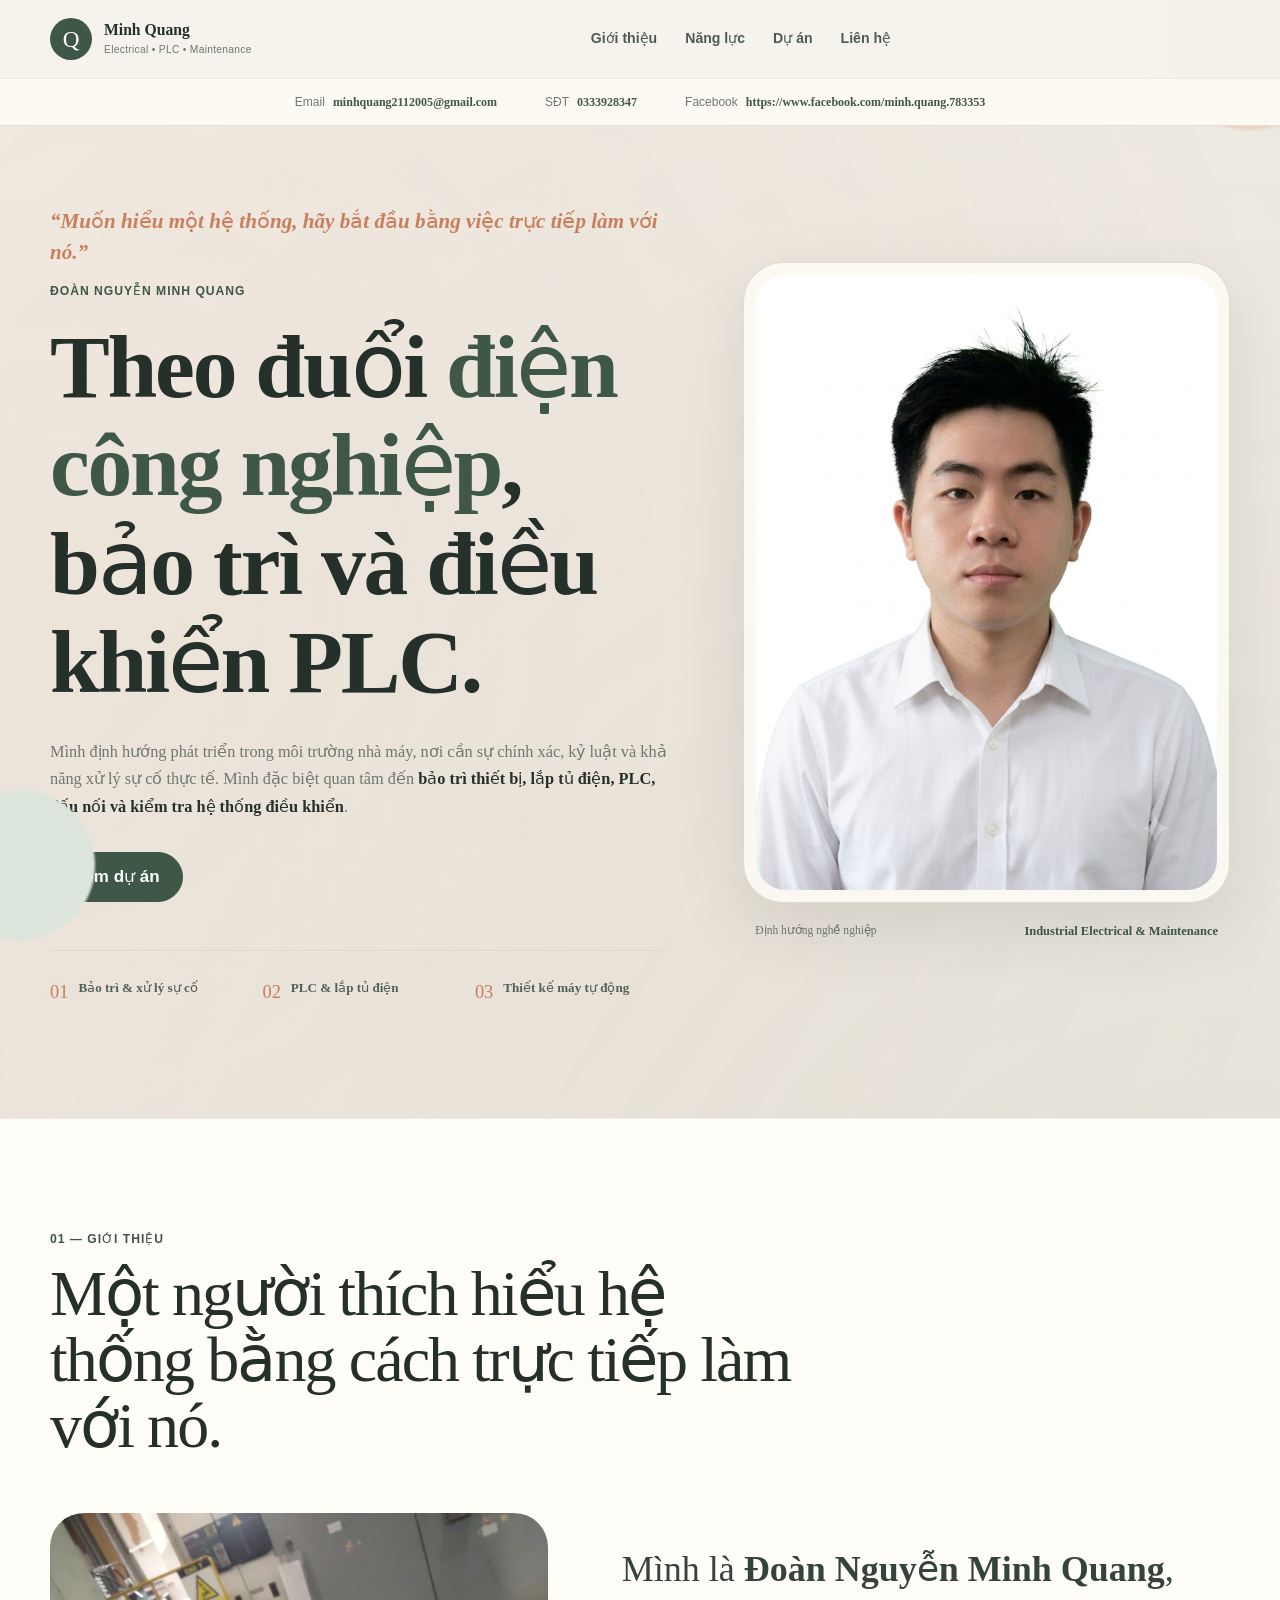
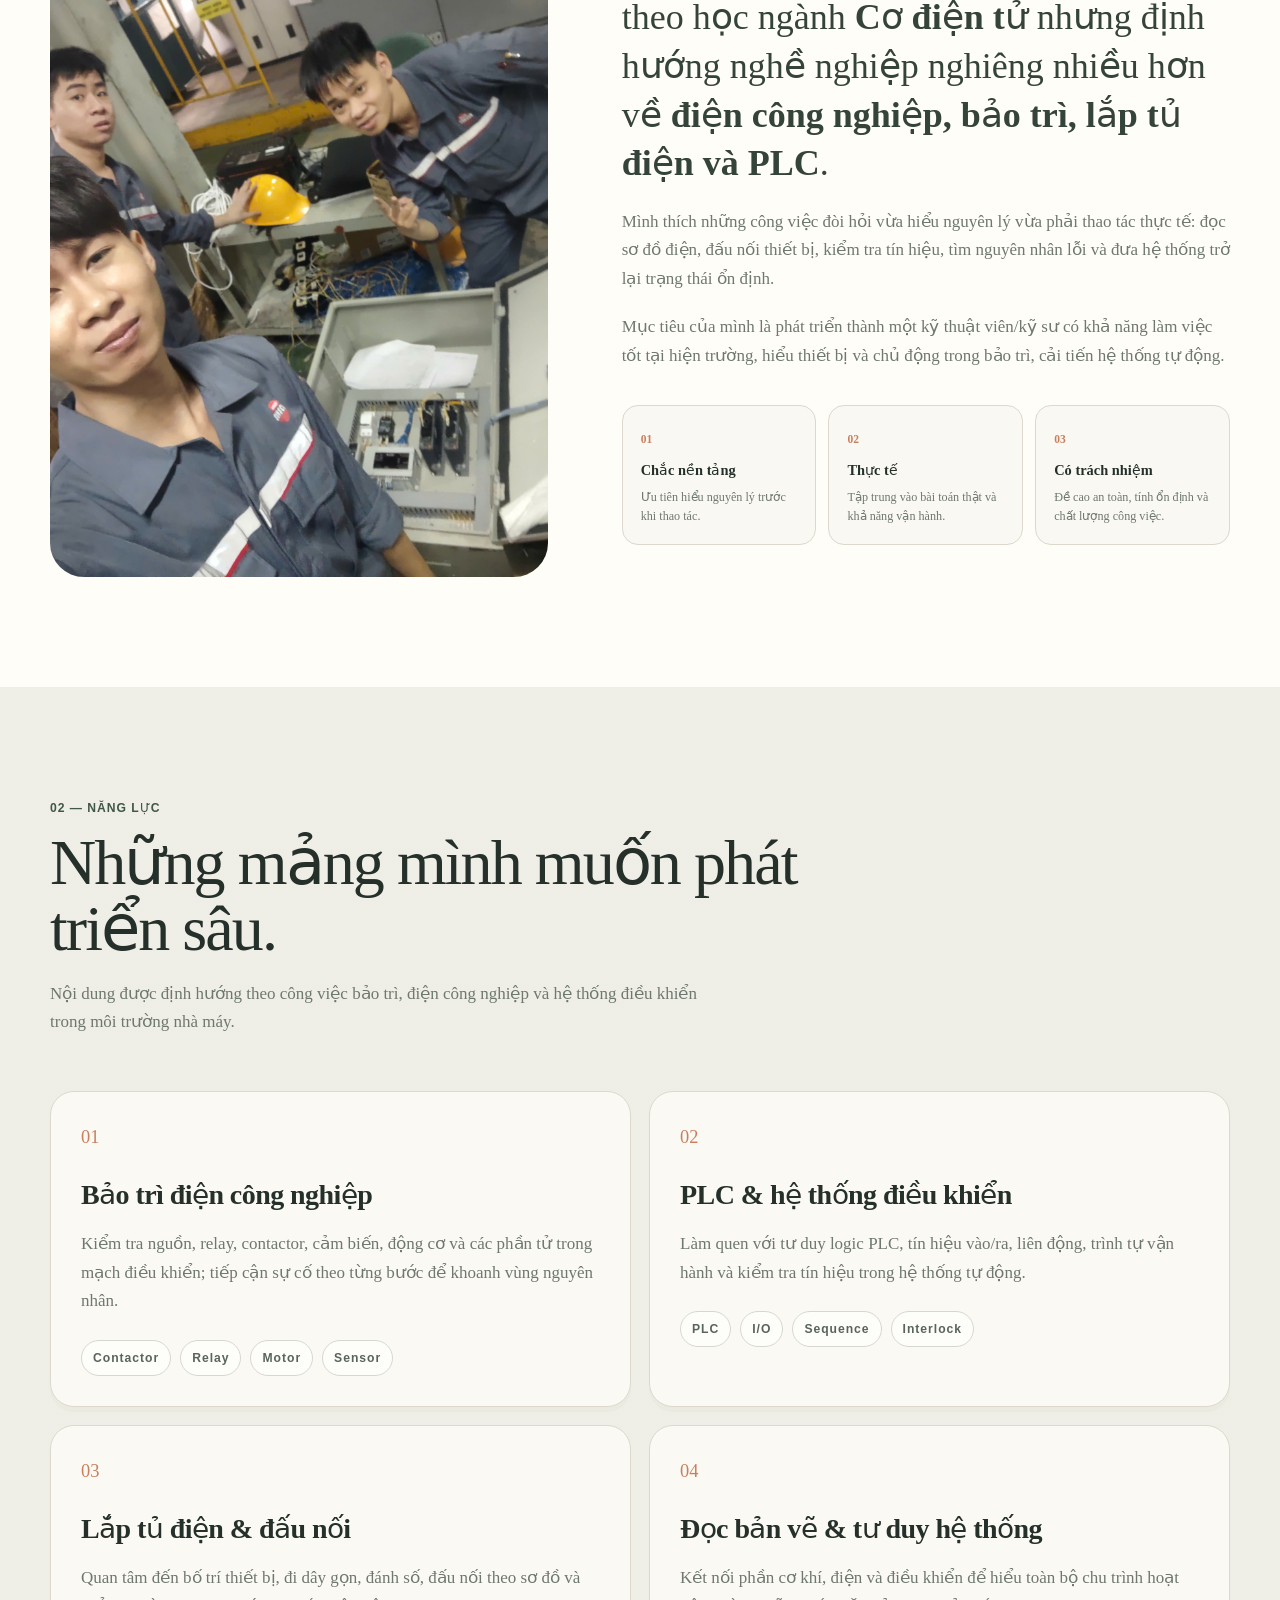
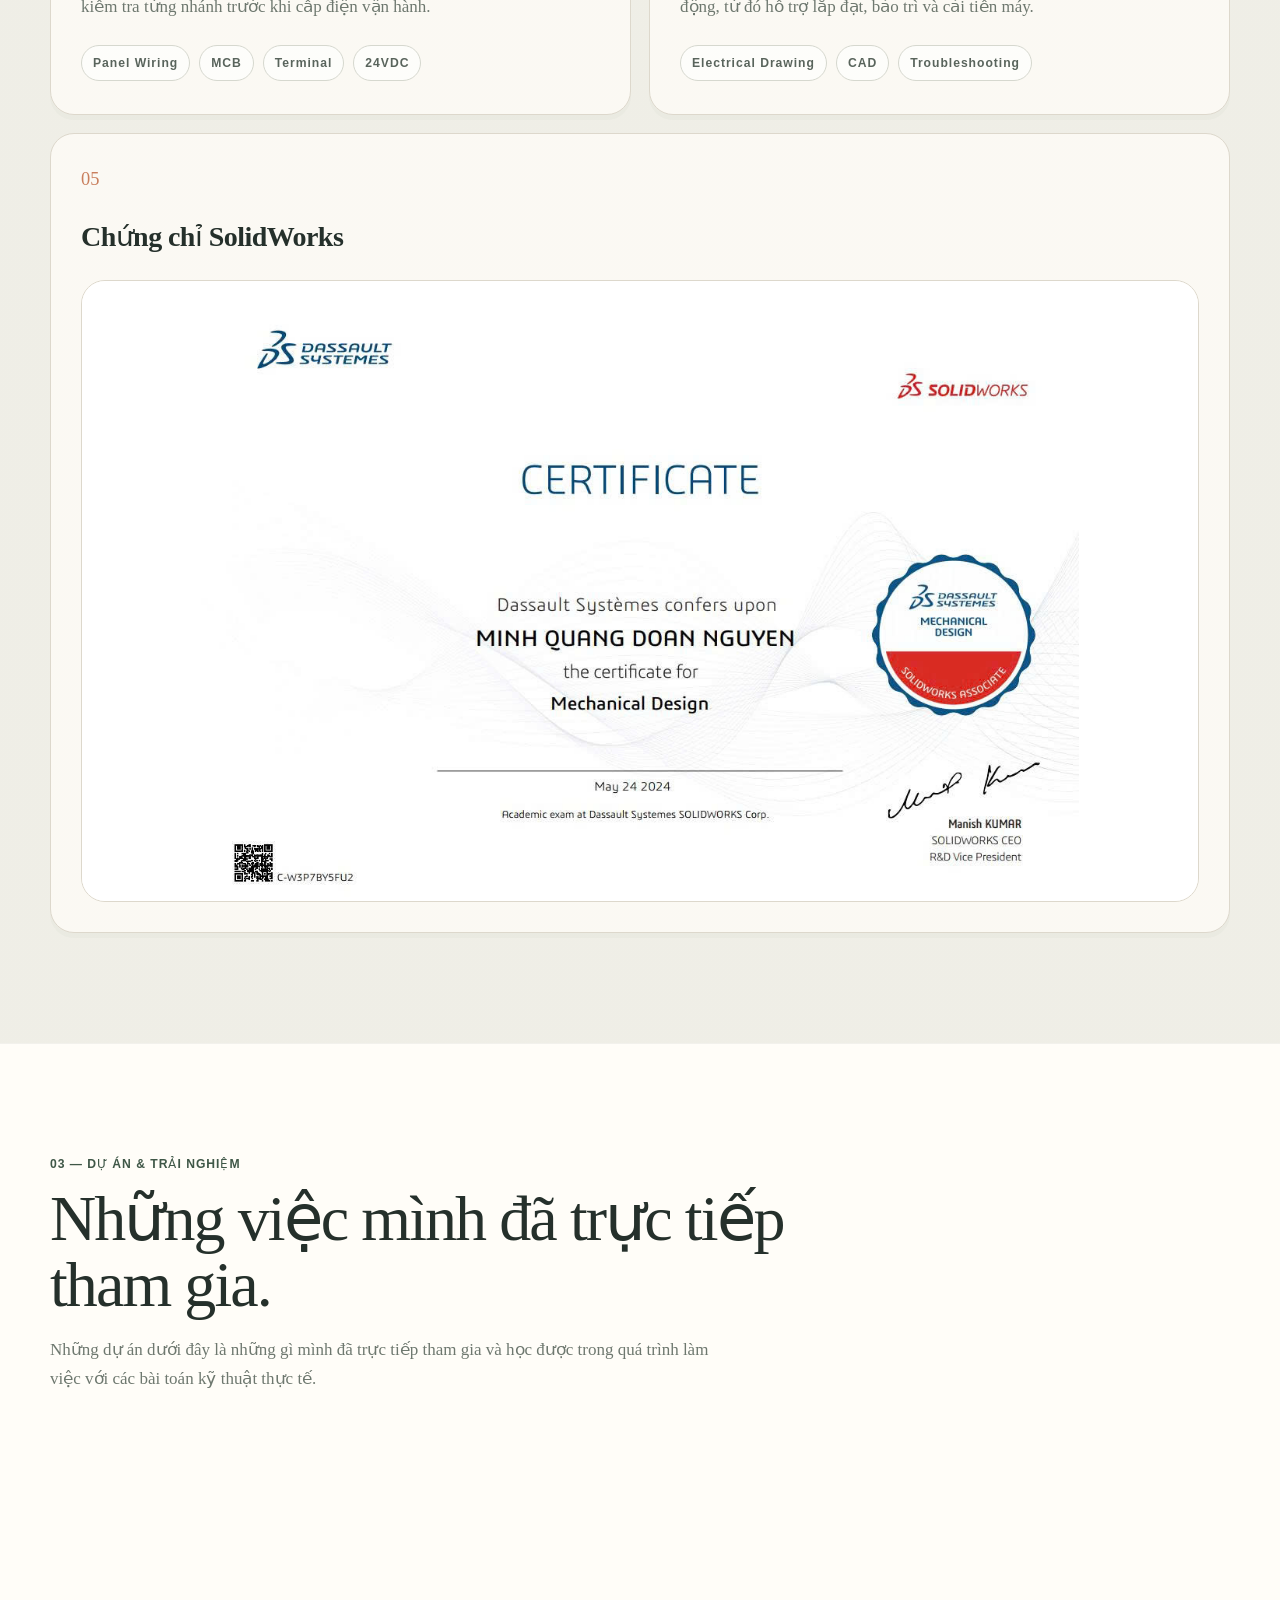
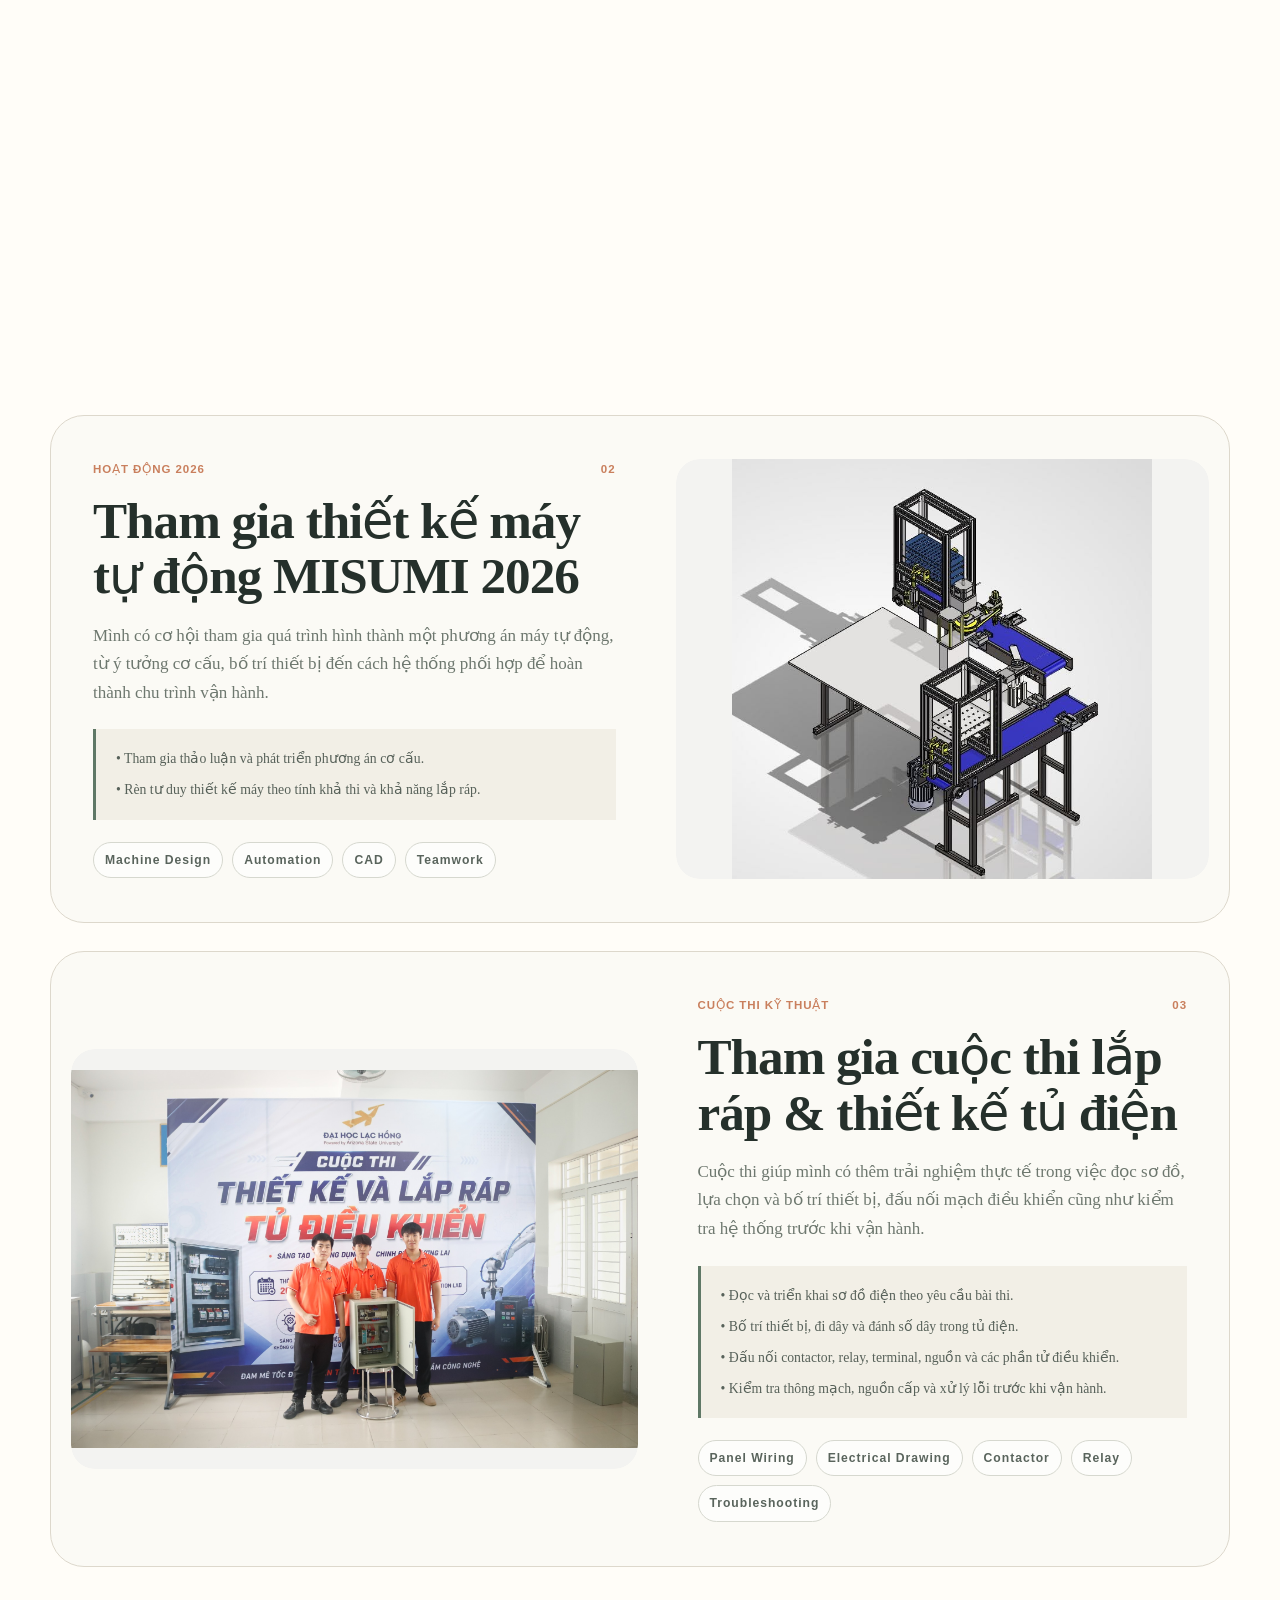
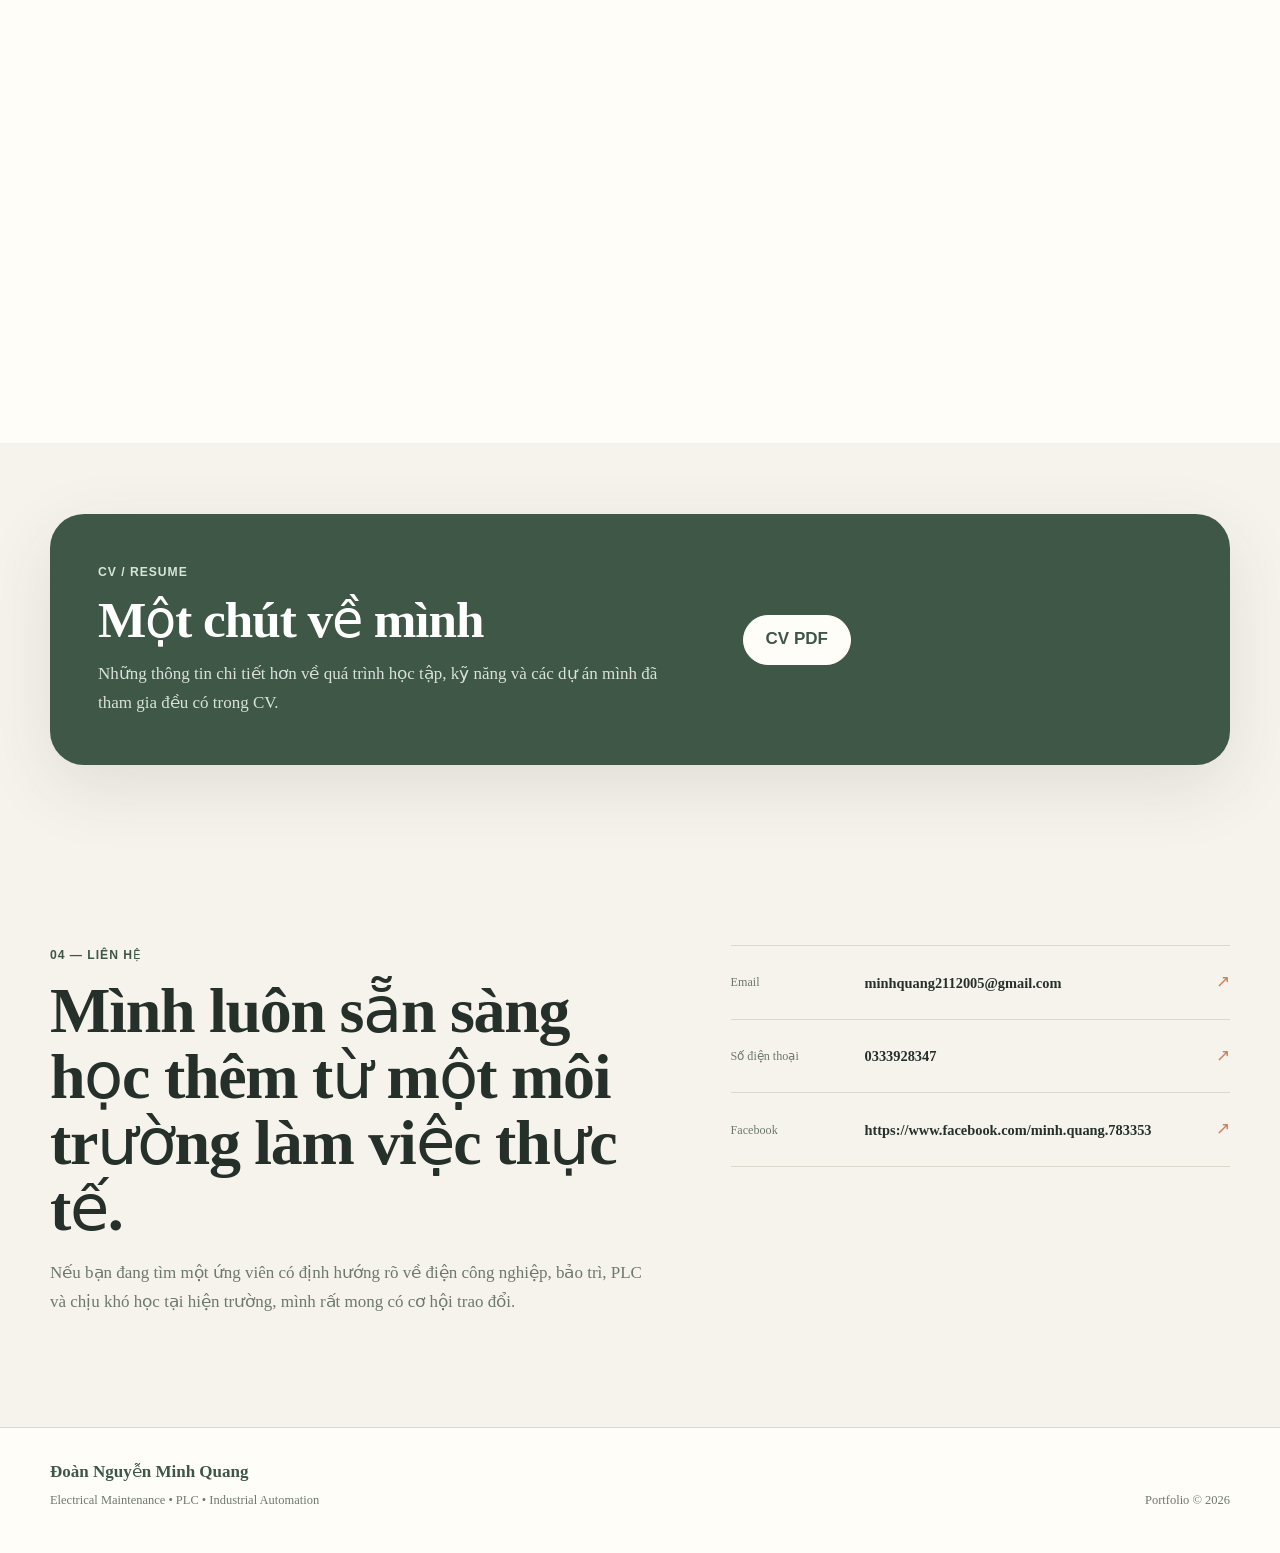
==== index.html @ d6d8f6bb "first commit" ====
<!DOCTYPE html>
<html lang="vi">
<head>
  <meta charset="UTF-8" />
  <meta http-equiv="Content-Type" content="text/html; charset=UTF-8" />
  <meta name="viewport" content="width=device-width, initial-scale=1.0" />
  <meta name="description" content="Portfolio cá nhân của Đoàn Nguyễn Minh Quang - định hướng Bảo trì, Điện công nghiệp, PLC và lắp tủ điện." />
  <title>Đoàn Nguyễn Minh Quang | Electrical Maintenance & PLC</title>

  <link rel="stylesheet" href="./css/theme.css" />
  <link rel="stylesheet" href="./css/main.css" />
  <link rel="stylesheet" href="./css/section/header.css" />
  <link rel="stylesheet" href="./css/section/about-me.css" />
  <link rel="stylesheet" href="./css/section/skill.css" />
  <link rel="stylesheet" href="./css/section/project.css" />
  <link rel="stylesheet" href="./css/section/footer.css" />
  <link rel="stylesheet" href="./css/responsive.css" />

</head>

<body>
  <!-- =========================================================
       HEADER
       ========================================================= -->
  <header class="header">
    <div class="container nav-wrap">
      <a class="brand" href="#home" aria-label="Trang chủ">
        <span class="brand-mark">Q</span>
        <span class="brand-text">
          <strong>Minh Quang</strong>
          <small>Electrical • PLC • Maintenance</small>
        </span>
      </a>

      <nav class="nav" id="mainNav" aria-label="Điều hướng chính">
        <a href="#about">Giới thiệu</a>
        <a href="#skills">Năng lực</a>
        <a href="#projects">Dự án</a>
        <a href="#contact">Liên hệ</a>
      </nav>

      <div class="nav-actions">
        
       
        </a>
        <button class="menu-btn" id="menuBtn" type="button" aria-label="Mở menu">☰</button>
      </div>
    </div>

    <!-- Thông tin liên hệ nằm ngay dưới danh mục như bạn yêu cầu -->
    <div class="contact-strip">
      <div class="container contact-strip-inner">
        <a href="mailto:your-email@example.com">
          <span>Email</span>
          <strong>minhquang2112005@gmail.com</strong>
        </a>
        <a href="tel:+84900000000">
          <span>SĐT</span>
          <strong>0333928347</strong>
        </a>
        <a href="https://www.facebook.com/minh.quang.783353" target="_blank" rel="noopener noreferrer">
          <span>Facebook</span>
          <strong>https://www.facebook.com/minh.quang.783353</strong>
        </a>
      </div>
    </div>
  </header>

  <main>
    <!-- =========================================================
         HERO
         ========================================================= -->
    <section class="hero" id="home">
      <div class="container hero-grid">
        <div class="hero-copy reveal">
          <p class="hero-philosophy">“Muốn hiểu một hệ thống, hãy bắt đầu bằng việc trực tiếp làm với nó.”</p>
          <p class="eyebrow">ĐOÀN NGUYỄN MINH QUANG</p>

          <h1>
            Theo đuổi <span>điện công nghiệp</span>,
            bảo trì và điều khiển PLC.
          </h1>

          <p class="hero-desc"> 
            Mình định hướng phát triển trong môi trường nhà máy, nơi cần sự
            chính xác, kỷ luật và khả năng xử lý sự cố thực tế. Mình đặc biệt
            quan tâm đến <strong>bảo trì thiết bị, lắp tủ điện, PLC,
            đấu nối và kiểm tra hệ thống điều khiển</strong>.
          </p>

          <div class="hero-actions">
            <a class="btn" href="#projects">Xem dự án</a>
          
            </a>
          </div>

          <div class="hero-highlights">
            <div>
              <span class="highlight-no">01</span>
              <p>Bảo trì & xử lý sự cố</p>
            </div>
            <div>
              <span class="highlight-no">02</span>
              <p>PLC & lắp tủ điện</p>
            </div>
            <div>
              <span class="highlight-no">03</span>
              <p>Thiết kế máy tự động</p>
            </div>
          </div>
        </div>

        <div class="hero-visual reveal">
          <div class="photo-card">
            <!--
              THAY ẢNH CÁ NHÂN:
              1) Chép ảnh vào assets/avatar.jpg
              2) Xóa div .image-placeholder bên dưới
              3) Bỏ comment thẻ img:

              <img class="hero-photo" src="./assets/project7.jpg" alt="Đoàn Nguyễn Minh Quang">
            -->
            <img class="hero-photo" src="./assets/project7.jpg" alt="Đoàn Nguyễn Minh Quang">
            </div>

            <div class="photo-caption">
              <span>Định hướng nghề nghiệp</span>
              <strong>Industrial Electrical & Maintenance</strong>
            </div>
          </div>

          <div class="soft-shape soft-shape-one"></div>
          <div class="soft-shape soft-shape-two"></div>
        </div>
      </div>
    </section>

    <!-- =========================================================
         ABOUT
         ========================================================= -->
    <section class="section about" id="about">
      <div class="container">
        <div class="section-heading reveal">
          <p class="section-kicker">01 — GIỚI THIỆU</p>
          <h2>Một người thích hiểu hệ thống bằng cách trực tiếp làm với nó.</h2>
        </div>

        <div class="about-grid">
          <div class="about-visual reveal">
            <!--
              ẢNH LÀM VIỆC / THỰC HÀNH:
              <img class="about-photo" src="./assets/about-work.jpg" alt="Quang trong quá trình thực hành">
            -->
            <img class="about-photo"
            src="./assets/project3.jpg"
            >
          </div>

          <div class="about-content reveal">
            <p class="lead">
              Mình là <strong>Đoàn Nguyễn Minh Quang</strong>, theo học ngành
              <strong>Cơ điện tử</strong> nhưng định hướng nghề nghiệp nghiêng
              nhiều hơn về <strong>điện công nghiệp, bảo trì, lắp tủ điện và PLC</strong>.
            </p>

            <p>
              Mình thích những công việc đòi hỏi vừa hiểu nguyên lý vừa phải
              thao tác thực tế: đọc sơ đồ điện, đấu nối thiết bị, kiểm tra tín
              hiệu, tìm nguyên nhân lỗi và đưa hệ thống trở lại trạng thái ổn định.
            </p>

            <p>
              Mục tiêu của mình là phát triển thành một kỹ thuật viên/kỹ sư có
              khả năng làm việc tốt tại hiện trường, hiểu thiết bị và chủ động
              trong bảo trì, cải tiến hệ thống tự động.
            </p>

            <div class="about-values">
              <div>
                <span>01</span>
                <strong>Chắc nền tảng</strong>
                <p>Ưu tiên hiểu nguyên lý trước khi thao tác.</p>
              </div>
              <div>
                <span>02</span>
                <strong>Thực tế</strong>
                <p>Tập trung vào bài toán thật và khả năng vận hành.</p>
              </div>
              <div>
                <span>03</span>
                <strong>Có trách nhiệm</strong>
                <p>Đề cao an toàn, tính ổn định và chất lượng công việc.</p>
              </div>
            </div>
          </div>
        </div>
      </div>
    </section>

    <!-- =========================================================
         SKILLS
         ========================================================= -->
    <section class="section skills" id="skills">
      <div class="container">
        <div class="section-heading reveal">
          <p class="section-kicker">02 — NĂNG LỰC</p>
          <h2>Những mảng mình muốn phát triển sâu.</h2>
          <p>
            Nội dung được định hướng theo công việc bảo trì, điện công nghiệp
            và hệ thống điều khiển trong môi trường nhà máy.
          </p>
        </div>

        <div class="skill-grid">
          <article class="skill-card reveal">
            <span class="skill-index">01</span>
            <h3>Bảo trì điện công nghiệp</h3>
            <p>
              Kiểm tra nguồn, relay, contactor, cảm biến, động cơ và các phần tử
              trong mạch điều khiển; tiếp cận sự cố theo từng bước để khoanh vùng nguyên nhân.
            </p>
            <div class="tag-list">
              <span>Contactor</span>
              <span>Relay</span>
              <span>Motor</span>
              <span>Sensor</span>
            </div>
          </article>

          <article class="skill-card reveal">
            <span class="skill-index">02</span>
            <h3>PLC & hệ thống điều khiển</h3>
            <p>
              Làm quen với tư duy logic PLC, tín hiệu vào/ra, liên động,
              trình tự vận hành và kiểm tra tín hiệu trong hệ thống tự động.
            </p>
            <div class="tag-list">
              <span>PLC</span>
              <span>I/O</span>
              <span>Sequence</span>
              <span>Interlock</span>
            </div>
          </article>

          <article class="skill-card reveal">
            <span class="skill-index">03</span>
            <h3>Lắp tủ điện & đấu nối</h3>
            <p>
              Quan tâm đến bố trí thiết bị, đi dây gọn, đánh số, đấu nối theo sơ đồ
              và kiểm tra từng nhánh trước khi cấp điện vận hành.
            </p>
            <div class="tag-list">
              <span>Panel Wiring</span>
              <span>MCB</span>
              <span>Terminal</span>
              <span>24VDC</span>
            </div>
          </article>

          <article class="skill-card reveal">
            <span class="skill-index">04</span>
            <h3>Đọc bản vẽ & tư duy hệ thống</h3>
            <p>
              Kết nối phần cơ khí, điện và điều khiển để hiểu toàn bộ chu trình
              hoạt động, từ đó hỗ trợ lắp đặt, bảo trì và cải tiến máy.
            </p>
            <div class="tag-list">
              <span>Electrical Drawing</span>
              <span>CAD</span>
              <span>Troubleshooting</span>
            </div>
          </article>

          <!-- CHỨNG CHỈ SOLIDWORKS -->
          <article class="skill-card certificate-card reveal">
            <span class="skill-index">05</span>
            <h3>Chứng chỉ SolidWorks</h3>

            <div class="certificate-image-wrap">
              <img
                class="certificate-image"
                src="./assets/project6.jpg"
                alt="Chứng chỉ SolidWorks của Đoàn Nguyễn Minh Quang"
                onerror="this.style.display='none'; this.nextElementSibling.style.display='grid';"
              >
              <div class="certificate-placeholder">
                <strong>ẢNH CHỨNG CHỈ SOLIDWORKS</strong>
                <span>Đặt ảnh tại assets/solidworks-certificate.jpg</span>
              </div>
            </div>
          </article>
        </div>
      </div>
    </section>

    <!-- =========================================================
         PROJECTS
         ========================================================= -->
    <section class="section projects" id="projects">
      <div class="container">
        <div class="section-heading reveal">
          <p class="section-kicker">03 — DỰ ÁN & TRẢI NGHIỆM</p>
          <h2>Những việc mình đã trực tiếp tham gia.</h2>
          <p>
           Những dự án dưới đây là những gì mình đã trực tiếp tham gia và học được 
           trong quá trình làm việc với các bài toán kỹ thuật thực tế.
          </p>
        </div>

        <div class="project-list">
          <!-- PROJECT 01 -->
          <article class="project-card reveal">
            <div class="project-media">
              <video
                class="project-video"
                muted
                loop
                playsinline
                preload="metadata"
                poster=""
              >
                <source src="./assets/VideoMoPhongCamBienVanTay.mp4" type="video/mp4">
              
              </video>
            </div>

            <div class="project-content">
              <div class="project-meta">
                <span>ĐỀ TÀI HỌC TẬP</span>
                <span>01</span>
              </div>

              <h3>Hệ thống sử dụng cảm biến vân tay</h3>

              <p>
                Đề tài giúp mình tiếp cận quá trình tích hợp cảm biến vào một
                hệ thống thực tế: đọc dữ liệu, xác thực người dùng, xử lý trạng thái
                và điều khiển đầu ra theo logic chương trình.
              </p>

              <div class="project-points">
                <p>• Kết nối và kiểm tra cảm biến vân tay.</p>
                <p>• Xử lý các trạng thái nhận diện / không nhận diện.</p>
                <p>• Hiển thị và điều khiển thiết bị đầu ra theo kết quả xác thực.</p>
              </div>

              <div class="tag-list">
                <span>Fingerprint Sensor</span>
                <span>Embedded</span>
                <span>Control Logic</span>
              </div>
            </div>
          </article>

          <!-- PROJECT 02 -->
          <article class="project-card project-card-reverse reveal">
            <div class="project-media">
              <img
                src="./assets/project1.jpg"
                alt="Thiết kế máy tự động MISUMI 2026"
              >
            </div>

            <div class="project-content">
              <div class="project-meta">
                <span>HOẠT ĐỘNG 2026</span>
                <span>02</span>
              </div>

              <h3>Tham gia thiết kế máy tự động MISUMI 2026</h3>

              <p>
                Mình có cơ hội tham gia quá trình hình thành một phương án máy tự động,
                từ ý tưởng cơ cấu, bố trí thiết bị đến cách hệ thống phối hợp để hoàn thành
                chu trình vận hành.
              </p>

              <div class="project-points">
                <p>• Tham gia thảo luận và phát triển phương án cơ cấu.</p>
                <p>• Rèn tư duy thiết kế máy theo tính khả thi và khả năng lắp ráp.</p>
              </div>

              <div class="tag-list">
                <span>Machine Design</span>
                <span>Automation</span>
                <span>CAD</span>
                <span>Teamwork</span>
              </div>
            </div>
          </article>

          <!-- PROJECT 03 - CUỘC THI TỦ ĐIỆN -->
          <article class="project-card reveal">
            <div class="project-media">
              
              <img
               src="./assets/project5.jpg"
               alt="Cuộc thi lắp ráp và thiết kế tủ điện"
               >
            </div>

            <div class="project-content">
              <div class="project-meta">
                <span>CUỘC THI KỸ THUẬT</span>
                <span>03</span>
              </div>

              <h3>Tham gia cuộc thi lắp ráp & thiết kế tủ điện</h3>

              <p>
                Cuộc thi giúp mình có thêm trải nghiệm thực tế trong việc đọc sơ đồ,
                lựa chọn và bố trí thiết bị, đấu nối mạch điều khiển cũng như kiểm tra
                hệ thống trước khi vận hành.
              </p>

              <div class="project-points">
                <p>• Đọc và triển khai sơ đồ điện theo yêu cầu bài thi.</p>
                <p>• Bố trí thiết bị, đi dây và đánh số dây trong tủ điện.</p>
                <p>• Đấu nối contactor, relay, terminal, nguồn và các phần tử điều khiển.</p>
                <p>• Kiểm tra thông mạch, nguồn cấp và xử lý lỗi trước khi vận hành.</p>
              </div>

              <div class="tag-list">
                <span>Panel Wiring</span>
                <span>Electrical Drawing</span>
                <span>Contactor</span>
                <span>Relay</span>
                <span>Troubleshooting</span>
              </div>
            </div>
          </article>

          <!-- PROJECT 04 / HƯỚNG PHÁT TRIỂN -->
          <article class="project-card project-compact reveal">
            <div class="project-content">
              <div class="project-meta">
                <span>HƯỚNG PHÁT TRIỂN</span>
                <span>04</span>
              </div>

              <h3>Bảo trì & tủ điều khiển PLC</h3>

              <p>
                Mình đang chủ động củng cố kỹ năng về đọc sơ đồ, đấu nối,
                kiểm tra I/O, tìm lỗi và tổ chức tủ điện sao cho rõ ràng,
                an toàn và thuận tiện cho bảo trì.
              </p>

              <a class="text-link" href="#contact">
                Trao đổi với mình về cơ hội thực tập / công việc <span>↗</span>
              </a>
            </div>
          </article>
        </div>
      </div>
    </section>

    <!-- =========================================================
         CV
         ========================================================= -->
    <section class="section cv-section">
      <div class="container cv-box reveal">
        <div>
          <p class="section-kicker">CV / RESUME</p>
          <h2>Một chút về mình</h2>
          <p>
            Những thông tin chi tiết hơn về 
            quá trình học tập, kỹ năng và các dự án mình đã tham gia đều có trong CV.
          </p>
        </div>

        <div class="cv-actions">
          <a class="btn" href="./assets/CV_Đoàn Nguyễn Minh Quang_23CD111.pdf" download>
          CV PDF
          </a>
          
        </div>
      </div>
    </section>

    <!-- =========================================================
         CONTACT
         ========================================================= -->
    <section class="section contact" id="contact">
      <div class="container contact-box reveal">
        <div class="contact-intro">
          <p class="section-kicker">04 — LIÊN HỆ</p>
          <h2>Mình luôn sẵn sàng học thêm từ một môi trường làm việc thực tế.</h2>
          <p>
            Nếu bạn đang tìm một ứng viên có định hướng rõ về điện công nghiệp,
            bảo trì, PLC và chịu khó học tại hiện trường, mình rất mong có cơ hội trao đổi.
          </p>
        </div>

        <div class="contact-list">
          <a href="mailto:your-email@example.com">
            <span>Email</span>
            <strong>minhquang2112005@gmail.com</strong>
            <b>↗</b>
          </a>

          <a href="tel:+84900000000">
            <span>Số điện thoại</span>
            <strong>0333928347</strong>
            <b>↗</b>
          </a>

          <a href="https://www.facebook.com/minh.quang.783353" target="_blank" rel="noopener noreferrer">
            <span>Facebook</span>
            <strong>https://www.facebook.com/minh.quang.783353</strong>
            <b>↗</b>
          </a>
        </div>
      </div>
    </section>
  </main>

  <footer class="footer">
    <div class="container footer-inner">
      <div>
        <strong>Đoàn Nguyễn Minh Quang</strong>
        <p>Electrical Maintenance • PLC • Industrial Automation</p>
      </div>
      <p>Portfolio © 2026</p>
    </div>
  </footer>

  <script src="./script.js"></script>
</body>
</html>
---- css/theme.css ----
:root {
  --paper: #f6f3ec;
  --paper-deep: #eee9dd;
  --surface: #fffdf8;
  --surface-soft: #f2efe6;
  --ink: #25302b;
  --muted: #6e786f;
  --green: #5f7866;
  --green-dark: #3f5747;
  --green-soft: #dce5dc;
  --terracotta: #c97f5d;
  --terracotta-soft: #ead1c3;
  --line: #ddd8cc;
  --white: #ffffff;
  --shadow: 0 22px 70px rgba(49, 57, 49, 0.11);
  --shadow-soft: 0 12px 35px rgba(49, 57, 49, 0.08);
  --radius-lg: 34px;
  --radius-md: 24px;
  --radius-sm: 16px;
  --font-body: "Times New Roman", Times, serif;
  --font-heading: "Times New Roman", Times, serif;
}
---- css/main.css ----
* {
  margin: 0;
  padding: 0;
  box-sizing: border-box;
}

html {
  scroll-behavior: smooth;
}

body {
  font-family: var(--font-body);
  color: var(--ink);
  line-height: 1.68;
  background:
    radial-gradient(circle at 5% 8%, rgba(201, 127, 93, 0.10), transparent 28%),
    radial-gradient(circle at 95% 18%, rgba(95, 120, 102, 0.12), transparent 30%),
    var(--paper);
  overflow-x: hidden;
}

a {
  color: inherit;
  text-decoration: none;
}

img {
  width: 100%;
  display: block;
}

button,
a {
  -webkit-tap-highlight-color: transparent;
}

.container {
  width: min(1180px, calc(100% - 42px));
  margin-inline: auto;
}

.section {
  padding: 110px 0;
}

.section-heading {
  max-width: 800px;
  margin-bottom: 54px;
}

.section-kicker,
.eyebrow {
  color: var(--green-dark);
  font-size: 0.76rem;
  font-weight: 800;
  letter-spacing: 0.14em;
}

.section-heading h2 {
  margin-top: 12px;
  max-width: 760px;
  font-family: var(--font-heading);
  font-size: clamp(2.4rem, 5vw, 4.8rem);
  font-weight: 400;
  line-height: 1.03;
  letter-spacing: -0.03em;
}

.section-heading > p:last-child {
  margin-top: 18px;
  max-width: 680px;
  color: var(--muted);
}

.btn {
  min-height: 50px;
  padding: 0 22px;
  display: inline-flex;
  align-items: center;
  justify-content: center;
  border-radius: 999px;
  border: 1px solid var(--green-dark);
  background: var(--green-dark);
  color: var(--white);
  font-weight: 700;
  transition: transform .25s ease, box-shadow .25s ease, background .25s ease;
}

.btn:hover {
  transform: translateY(-2px);
  box-shadow: var(--shadow-soft);
  background: #31473a;
}

.btn-outline {
  color: var(--green-dark);
  background: transparent;
  border-color: #a8b3aa;
}

.btn-outline:hover {
  color: var(--white);
  background: var(--green-dark);
}

.text-link {
  display: inline-flex;
  align-items: center;
  gap: 8px;
  margin-top: 24px;
  color: var(--green-dark);
  font-weight: 800;
}

.text-link span {
  transition: transform .2s ease;
}

.text-link:hover span {
  transform: translate(3px, -3px);
}

.tag-list {
  display: flex;
  flex-wrap: wrap;
  gap: 9px;
}

.tag-list span {
  padding: 7px 11px;
  border: 1px solid #d6d8cf;
  border-radius: 999px;
  background: rgba(255,255,255,.65);
  color: #59645c;
  font-size: .76rem;
  font-weight: 600;
}

.image-placeholder {
  display: grid;
  place-content: center;
  min-height: 360px;
  padding: 32px;
  border: 1px dashed #a8b3aa;
  border-radius: var(--radius-md);
  background:
    linear-gradient(145deg, rgba(255,255,255,.65), rgba(220,229,220,.55)),
    repeating-linear-gradient(45deg, transparent 0 20px, rgba(95,120,102,.035) 20px 21px);
  text-align: center;
  color: var(--muted);
}

.placeholder-badge {
  width: fit-content;
  margin: 0 auto;
  padding: 6px 10px;
  border-radius: 999px;
  background: var(--green-soft);
  color: var(--green-dark);
  font-size: .72rem;
  font-weight: 800;
  letter-spacing: .08em;
}

.placeholder-plus {
  width: 70px;
  height: 70px;
  margin: 18px auto 10px;
  display: grid;
  place-content: center;
  border-radius: 50%;
  border: 1px solid #a8b3aa;
  color: var(--green);
  font-family: var(--font-heading);
  font-size: 2.4rem;
  line-height: 1;
}

.image-placeholder p {
  font-size: .82rem;
}

.reveal {
  opacity: 0;
  transform: translateY(18px);
  transition: opacity .7s ease, transform .7s ease;
}

.reveal.is-visible {
  opacity: 1;
  transform: translateY(0);
}


/* =========================
   TYPOGRAPHY FIX
   ========================= */
html,
body,
button,
input,
textarea,
select {
  font-family: var(--font-body);
}

body {
  font-synthesis: none;
  text-rendering: optimizeLegibility;
  -webkit-font-smoothing: antialiased;
  -moz-osx-font-smoothing: grayscale;
}

h1,
h2,
h3,
h4,
h5,
h6,
.brand,
.btn,
strong {
  font-family: var(--font-heading);
}

h1,
h2,
h3 {
  font-weight: 700;
}

p,
span,
a,
small,
strong,
b {
  overflow-wrap: anywhere;
}


/* =========================
   TIMES NEW ROMAN TUNING
   ========================= */
body {
  font-size: 17px;
}

h1,
h2,
h3,
h4,
h5,
h6 {
  letter-spacing: -0.02em;
}

.section-kicker,
.eyebrow,
.tag-list span,
.project-meta,
.brand-text small {
  font-family: Arial, Helvetica, sans-serif;
  letter-spacing: 0.08em;
}

.btn,
.nav a,
.contact-strip,
.menu-btn {
  font-family: Arial, Helvetica, sans-serif;
}
---- css/section/header.css ----
.header {
  position: sticky;
  top: 0;
  z-index: 100;
  background: rgba(246, 243, 236, 0.92);
  backdrop-filter: blur(18px);
  border-bottom: 1px solid rgba(89, 100, 92, .12);
}

.nav-wrap {
  min-height: 78px;
  display: flex;
  align-items: center;
  justify-content: space-between;
  gap: 24px;
}

.brand {
  display: inline-flex;
  align-items: center;
  gap: 12px;
}

.brand-mark {
  width: 42px;
  height: 42px;
  display: grid;
  place-content: center;
  border-radius: 50%;
  background: var(--green-dark);
  color: var(--white);
  font-family: var(--font-heading);
  font-size: 1.45rem;
}

.brand-text {
  display: flex;
  flex-direction: column;
  line-height: 1.2;
}

.brand-text strong {
  font-size: .98rem;
}

.brand-text small {
  margin-top: 4px;
  color: var(--muted);
  font-size: .64rem;
  letter-spacing: .03em;
}

.nav {
  display: flex;
  align-items: center;
  gap: 28px;
}

.nav a {
  color: #4e5b53;
  font-size: .88rem;
  font-weight: 700;
  transition: color .2s ease;
}

.nav a:hover {
  color: var(--terracotta);
}

.nav-actions {
  display: flex;
  align-items: center;
  gap: 10px;
}

.btn-cv {
  min-height: 42px;
  padding: 0 18px;
  font-size: .84rem;
}

.menu-btn {
  display: none;
  width: 42px;
  height: 42px;
  border: 1px solid var(--line);
  border-radius: 12px;
  background: var(--surface);
  color: var(--ink);
  font-size: 1.25rem;
  cursor: pointer;
}

.contact-strip {
  border-top: 1px solid rgba(89, 100, 92, .09);
  background: rgba(255,253,248,.65);
}

.contact-strip-inner {
  min-height: 46px;
  display: grid;
  grid-template-columns: repeat(3, auto);
  justify-content: center;
  gap: 48px;
  align-items: center;
}

.contact-strip a {
  display: flex;
  align-items: center;
  gap: 8px;
  white-space: nowrap;
  font-size: .75rem;
}

.contact-strip span {
  color: var(--muted);
}

.contact-strip strong {
  color: var(--green-dark);
  font-weight: 700;
}

.hero {
  min-height: calc(100vh - 124px);
  padding: 80px 0 110px;
  display: flex;
  align-items: center;
}

.hero-grid {
  display: grid;
  grid-template-columns: 1.12fr .88fr;
  gap: 74px;
  align-items: center;
}

.hero-copy h1 {
  max-width: 760px;
  margin: 16px 0 26px;
  font-family: var(--font-heading);
  font-size: clamp(3.5rem, 7vw, 6.7rem);
  font-weight: 750;
  line-height: 1.10;
  letter-spacing: -0.025em;
}

.hero-copy h1 span {
  color: var(--green-dark);
}

.hero-desc {
  max-width: 680px;
  color: var(--muted);
  font-size: 1.02rem;
}

.hero-desc strong {
  color: var(--ink);
}

.hero-actions {
  display: flex;
  flex-wrap: wrap;
  gap: 12px;
  margin-top: 32px;
}

.hero-highlights {
  max-width: 720px;
  margin-top: 48px;
  padding-top: 26px;
  border-top: 1px solid var(--line);
  display: grid;
  grid-template-columns: repeat(3, 1fr);
  gap: 18px;
}

.hero-highlights div {
  display: flex;
  gap: 10px;
  align-items: flex-start;
}

.highlight-no {
  color: var(--terracotta);
  font-family: var(--font-heading);
  font-size: 1.15rem;
}

.hero-highlights p {
  color: #526057;
  font-size: .82rem;
  font-weight: 700;
}

.hero-visual {
  position: relative;
}

.photo-card {
  position: relative;
  z-index: 2;
  padding: 12px;
  border: 1px solid rgba(95, 120, 102, .22);
  border-radius: 40px;
  background: rgba(255,253,248,.82);
  box-shadow: var(--shadow);
}

.portrait-placeholder,
.hero-photo {
  min-height: 540px;
  border-radius: 30px;
  object-fit: cover;
}

.photo-caption {
  display: flex;
  justify-content: space-between;
  gap: 18px;
  padding: 18px 12px 10px;
  align-items: center;
}

.photo-caption span {
  color: var(--muted);
  font-size: .72rem;
}

.photo-caption strong {
  text-align: right;
  color: var(--green-dark);
  font-size: .78rem;
}

.soft-shape {
  position: absolute;
  border-radius: 50%;
  filter: blur(1px);
}

.soft-shape-one {
  width: 180px;
  height: 180px;
  right: -60px;
  top: -50px;
  background: var(--terracotta-soft);
}

.soft-shape-two {
  width: 150px;
  height: 150px;
  left: -55px;
  bottom: -40px;
  background: var(--green-soft);
}


/* Chỉ thêm câu triết lý ở đầu trang - giữ nguyên font và giao diện cũ */
.hero-philosophy {
  max-width: 620px;
  margin-bottom: 14px;
  color: var(--terracotta);
  font-family: var(--font-body);
  font-size: 1.32rem;
  font-style: italic;
  font-weight: 600;
  line-height: 1.45;
}
---- css/section/about-me.css ----
.about {
  background: var(--surface);
  border-top: 1px solid rgba(89, 100, 92, .10);
  border-bottom: 1px solid rgba(89, 100, 92, .10);
}

.about-grid {
  display: grid;
  grid-template-columns: .9fr 1.1fr;
  gap: 74px;
  align-items: center;
}

.about-placeholder,
.about-photo {
  min-height: 520px;
  object-fit: cover;
  border-radius: var(--radius-lg);
}

.about-content .lead {
  font-family: var(--font-heading);
  font-size: clamp(1.6rem, 3vw, 2.25rem);
  line-height: 1.35;
  color: #35443a;
}

.about-content > p:not(.lead) {
  margin-top: 20px;
  color: var(--muted);
}

.about-values {
  margin-top: 34px;
  display: grid;
  grid-template-columns: repeat(3, 1fr);
  gap: 12px;
}

.about-values > div {
  padding: 18px;
  border: 1px solid var(--line);
  border-radius: var(--radius-sm);
  background: #faf8f2;
}

.about-values span {
  color: var(--terracotta);
  font-size: .72rem;
  font-weight: 800;
}

.about-values strong {
  display: block;
  margin-top: 6px;
  font-size: .9rem;
}

.about-values p {
  margin-top: 6px;
  color: var(--muted);
  font-size: .76rem;
  line-height: 1.55;
}
---- css/section/skill.css ----
.skills {
  background:
    linear-gradient(rgba(95,120,102,.045), rgba(95,120,102,.045)),
    var(--paper);
}

.skill-grid {
  display: grid;
  grid-template-columns: repeat(2, 1fr);
  gap: 18px;
}

.skill-card {
  min-height: 290px;
  padding: 30px;
  border: 1px solid var(--line);
  border-radius: var(--radius-md);
  background: rgba(255,253,248,.78);
  box-shadow: 0 5px 0 rgba(95,120,102,.04);
  transition: transform .25s ease, box-shadow .25s ease;
}

.skill-card:hover {
  transform: translateY(-5px);
  box-shadow: var(--shadow-soft);
}

.skill-index {
  color: var(--terracotta);
  font-family: var(--font-heading);
  font-size: 1.15rem;
}

.skill-card h3 {
  margin: 18px 0 12px;
  font-family: var(--font-heading);
  font-size: 1.75rem;
  font-weight: 700;
}

.skill-card p {
  margin-bottom: 24px;
  color: var(--muted);
}


/* Chứng chỉ SolidWorks - giữ cùng phong cách card cũ */
.certificate-card {
  grid-column: 1 / -1;
  min-height: auto;
}

.certificate-card h3 {
  margin-bottom: 20px;
}

.certificate-image-wrap {
  position: relative;
  width: 100%;
  min-height: 340px;
  overflow: hidden;
  border: 1px solid var(--line);
  border-radius: var(--radius-md);
  background: rgba(255,253,248,.78);
}

.certificate-image {
  display: block;
  width: 100%;
  max-height: 620px;
  object-fit: contain;
  background: #fff;
}

.certificate-placeholder {
  display: none;
  min-height: 340px;
  padding: 24px;
  place-content: center;
  text-align: center;
  color: var(--muted);
}

.certificate-placeholder strong,
.certificate-placeholder span {
  display: block;
}

.certificate-placeholder strong {
  margin-bottom: 8px;
  color: var(--green-dark);
}
---- css/section/project.css ----
.projects {
  background: var(--surface);
  border-top: 1px solid rgba(89,100,92,.08);
  border-bottom: 1px solid rgba(89,100,92,.08);
}

.project-list {
  display: grid;
  gap: 28px;
}

.project-card {
  display: grid;
  grid-template-columns: 1.03fr .97fr;
  gap: 38px;
  align-items: center;
  padding: 20px;
  border: 1px solid var(--line);
  border-radius: var(--radius-lg);
  background: #fbfaf5;
}

.project-card-reverse .project-media {
  order: 2;
}

.project-card-reverse .project-content {
  order: 1;
}

.project-media {
  min-width: 0;
  overflow: hidden;
  border-radius: var(--radius-md);
}

.project-media .project-placeholder {
  min-height: 420px;
  height: 100%;
}

.project-media img {
  display: block;
  width: 100%;
  height: 420px;
  min-height: 0;
  object-fit: contain;
  object-position: center;
  background: #f3f3f1;
  border-radius: var(--radius-md);
}

.project-content {
  padding: 24px 22px;
}

.project-meta {
  display: flex;
  justify-content: space-between;
  gap: 20px;
  color: var(--terracotta);
  font-size: .72rem;
  font-weight: 800;
  letter-spacing: .08em;
}

.project-content h3 {
  margin: 14px 0 18px;
  font-family: var(--font-heading);
  font-size: clamp(2rem, 4vw, 3.4rem);
  font-weight: 700;
  line-height: 1.08;
}

.project-content > p {
  color: var(--muted);
}

.project-points {
  margin: 22px 0;
  padding: 18px 20px;
  border-left: 3px solid var(--green);
  background: var(--surface-soft);
}

.project-points p {
  color: #576159;
  font-size: .86rem;
}

.project-points p + p {
  margin-top: 8px;
}

.project-compact {
  grid-template-columns: 1fr;
  background:
    linear-gradient(135deg, rgba(220,229,220,.7), rgba(234,209,195,.5)),
    #fbfaf5;
}

.project-compact .project-content {
  max-width: 850px;
  padding: 40px;
}

.cv-section {
  padding-top: 70px;
  padding-bottom: 70px;
}

.cv-box {
  padding: 48px;
  display: grid;
  grid-template-columns: 1.15fr .85fr;
  gap: 50px;
  align-items: center;
  border-radius: var(--radius-lg);
  background: var(--green-dark);
  color: var(--white);
  box-shadow: var(--shadow);
}

.cv-box .section-kicker {
  color: #d7e4d9;
}

.cv-box h2 {
  margin: 10px 0 14px;
  font-family: var(--font-heading);
  font-size: clamp(2.2rem, 4vw, 3.8rem);
  font-weight: 700;
  line-height: 1.05;
}

.cv-box p {
  color: #d9e1da;
}

.cv-actions {
  display: grid;
  gap: 14px;
  justify-items: start;
}

.cv-actions .btn {
  color: var(--green-dark);
  background: var(--surface);
  border-color: var(--surface);
}

.cv-actions small {
  color: #c5d0c7;
  line-height: 1.6;
}


/* Video demo cho đề tài cảm biến vân tay */
.project-video {
  display: block;
  width: 100%;
  height: 420px;
  object-fit: contain;
  object-position: center;
  background: #111;
  border-radius: var(--radius-md);
}

@media (max-width: 650px) {
  .project-video {
    height: 300px;
  }
}


/* Video portfolio: tự chạy, không controls, giữ khung sạch */
.project-video {
  cursor: default;
  box-shadow: inset 0 0 0 1px rgba(89, 100, 92, 0.08);
}
---- css/section/footer.css ----
.contact {
  background: var(--paper);
}

.contact-box {
  display: grid;
  grid-template-columns: 1.1fr .9fr;
  gap: 70px;
  align-items: start;
}

.contact-intro h2 {
  margin: 12px 0 18px;
  font-family: var(--font-heading);
  font-size: clamp(2.4rem, 5vw, 4.6rem);
  font-weight: 700;
  line-height: 1.03;
}

.contact-intro > p:last-child {
  max-width: 650px;
  color: var(--muted);
}

.contact-list {
  border-top: 1px solid var(--line);
}

.contact-list a {
  position: relative;
  display: grid;
  grid-template-columns: 120px 1fr auto;
  gap: 14px;
  align-items: center;
  padding: 22px 0;
  border-bottom: 1px solid var(--line);
  transition: color .2s ease, padding-left .2s ease;
}

.contact-list a:hover {
  padding-left: 8px;
  color: var(--green-dark);
}

.contact-list span {
  color: var(--muted);
  font-size: .76rem;
}

.contact-list strong {
  font-size: .9rem;
}

.contact-list b {
  color: var(--terracotta);
}

.footer {
  padding: 30px 0 42px;
  border-top: 1px solid var(--line);
  background: var(--surface);
}

.footer-inner {
  display: flex;
  justify-content: space-between;
  gap: 24px;
  align-items: flex-end;
}

.footer strong {
  color: var(--green-dark);
}

.footer p {
  margin-top: 4px;
  color: var(--muted);
  font-size: .78rem;
}
---- css/responsive.css ----
@media (max-width: 1000px) {
  .nav {
    position: absolute;
    left: 20px;
    right: 20px;
    top: 72px;
    display: none;
    padding: 18px;
    border: 1px solid var(--line);
    border-radius: 18px;
    background: var(--surface);
    box-shadow: var(--shadow-soft);
  }

  .nav.is-open {
    display: grid;
    gap: 6px;
  }

  .nav a {
    padding: 10px 8px;
  }

  .menu-btn {
    display: grid;
    place-content: center;
  }

  .hero-grid,
  .about-grid,
  .contact-box,
  .cv-box {
    grid-template-columns: 1fr;
  }

  .hero-grid {
    gap: 48px;
  }

  .hero-visual {
    max-width: 680px;
  }

  .skill-grid {
    grid-template-columns: 1fr;
  }

}

@media (max-width: 760px) {
  .container {
    width: min(100% - 28px, 1180px);
  }

  .section {
    padding: 78px 0;
  }

  .brand-text small {
    display: none;
  }

  .btn-cv {
    display: none;
  }

  .contact-strip {
    display: none;
  }

  .hero {
    min-height: auto;
    padding: 64px 0 82px;
  }

  .hero-copy h1 {
    font-size: clamp(3rem, 14vw, 4.8rem);
    line-height: 1.08;
  }

  .hero-highlights {
    grid-template-columns: 1fr;
  }

  .portrait-placeholder,
  .hero-photo {
    min-height: 430px;
  }

  .photo-caption {
    flex-direction: column;
    align-items: flex-start;
  }

  .photo-caption strong {
    text-align: left;
  }

  .about-values {
    grid-template-columns: 1fr;
  }

  .about-placeholder,
  .about-photo {
    min-height: 400px;
  }

  .project-card {
    padding: 12px;
  }

  .project-content {
    padding: 22px 12px;
  }

  .project-media .project-placeholder,
  .project-media img {
    min-height: 300px;
  }

  .project-compact .project-content {
    padding: 26px 14px;
  }

  .cv-box {
    padding: 30px 24px;
  }

  .contact-list a {
    grid-template-columns: 1fr auto;
  }

  .contact-list span {
    grid-column: 1 / -1;
  }

  .footer-inner {
    flex-direction: column;
    align-items: flex-start;
  }
}

@media (prefers-reduced-motion: reduce) {
  html {
    scroll-behavior: auto;
  }

  .reveal {
    opacity: 1;
    transform: none;
    transition: none;
  }
}


/* Project chỉ chuyển sang bố cục dọc trên điện thoại nhỏ */
@media (max-width: 650px) {
  .project-card {
    grid-template-columns: 1fr;
  }

  .project-card-reverse .project-media,
  .project-card-reverse .project-content {
    order: initial;
  }
}


@media (max-width: 760px) {
  .certificate-image-wrap,
  .certificate-placeholder {
    min-height: 220px;
  }
}
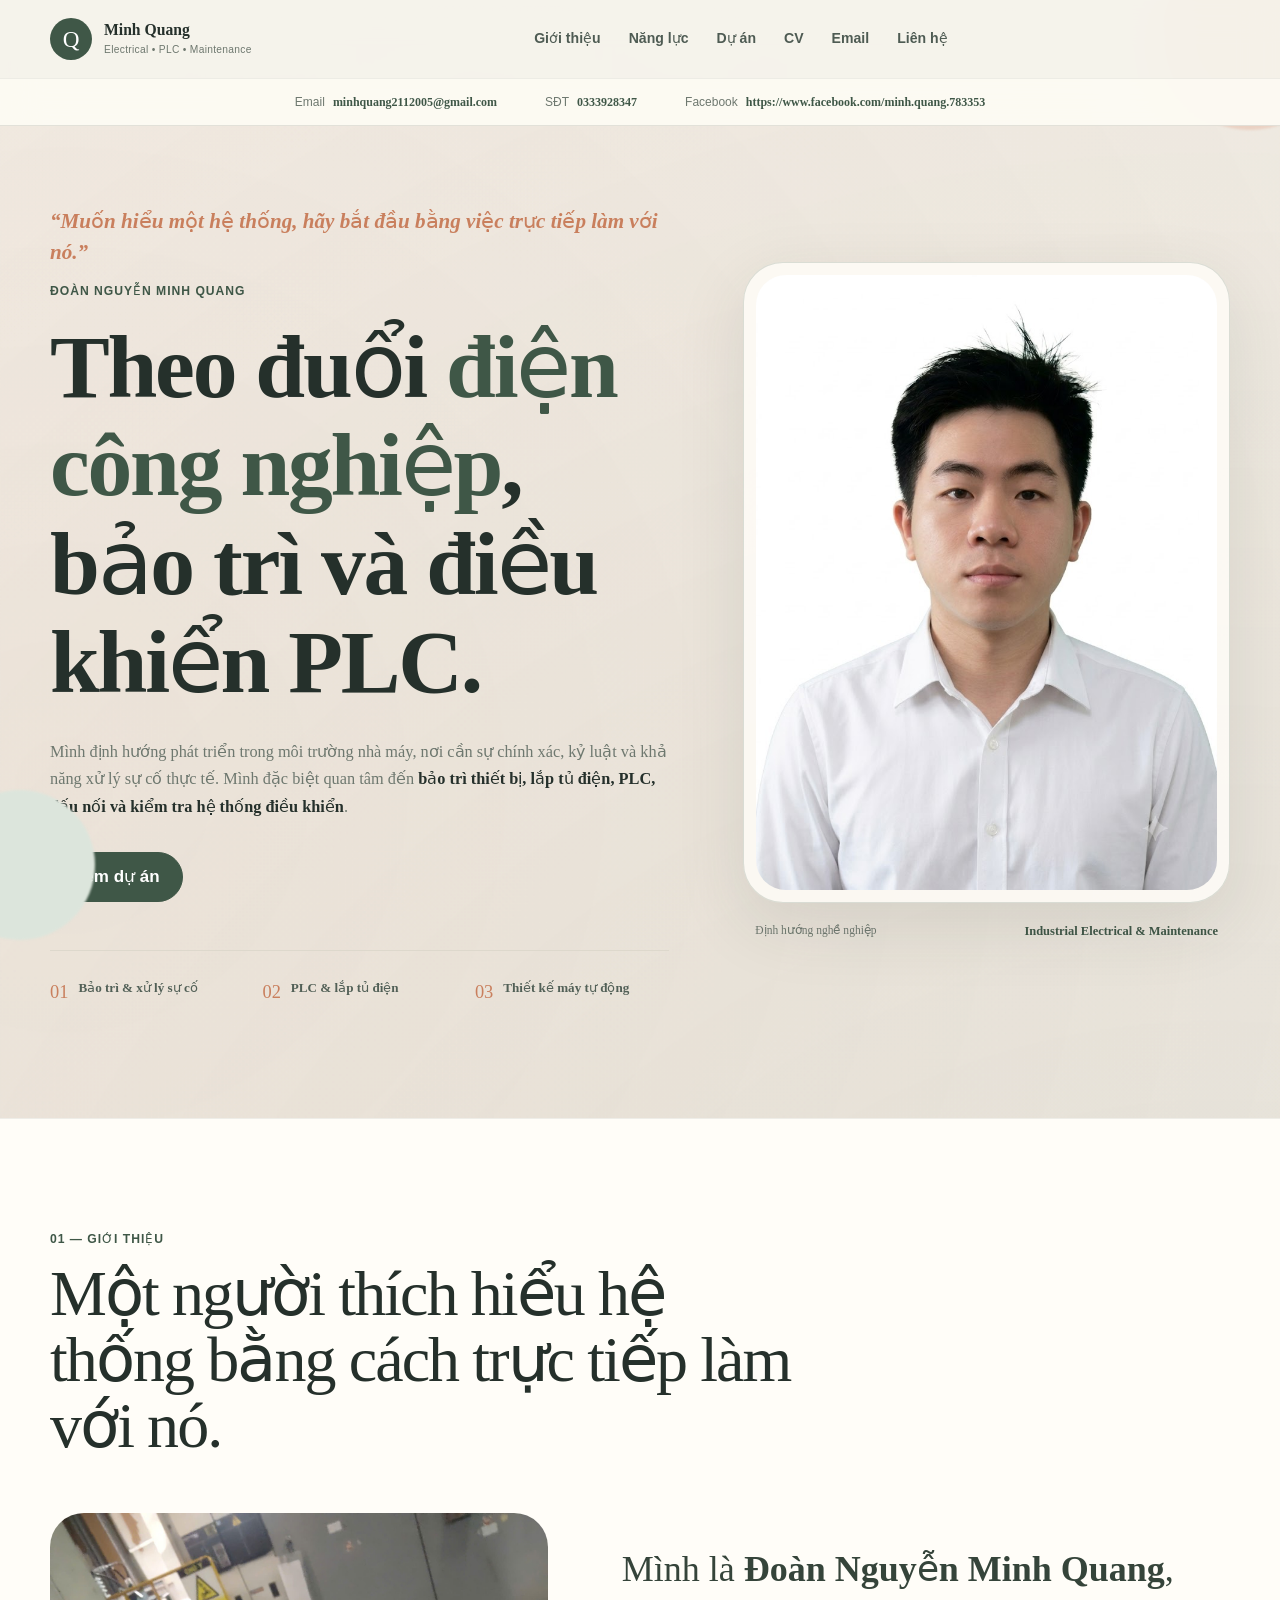
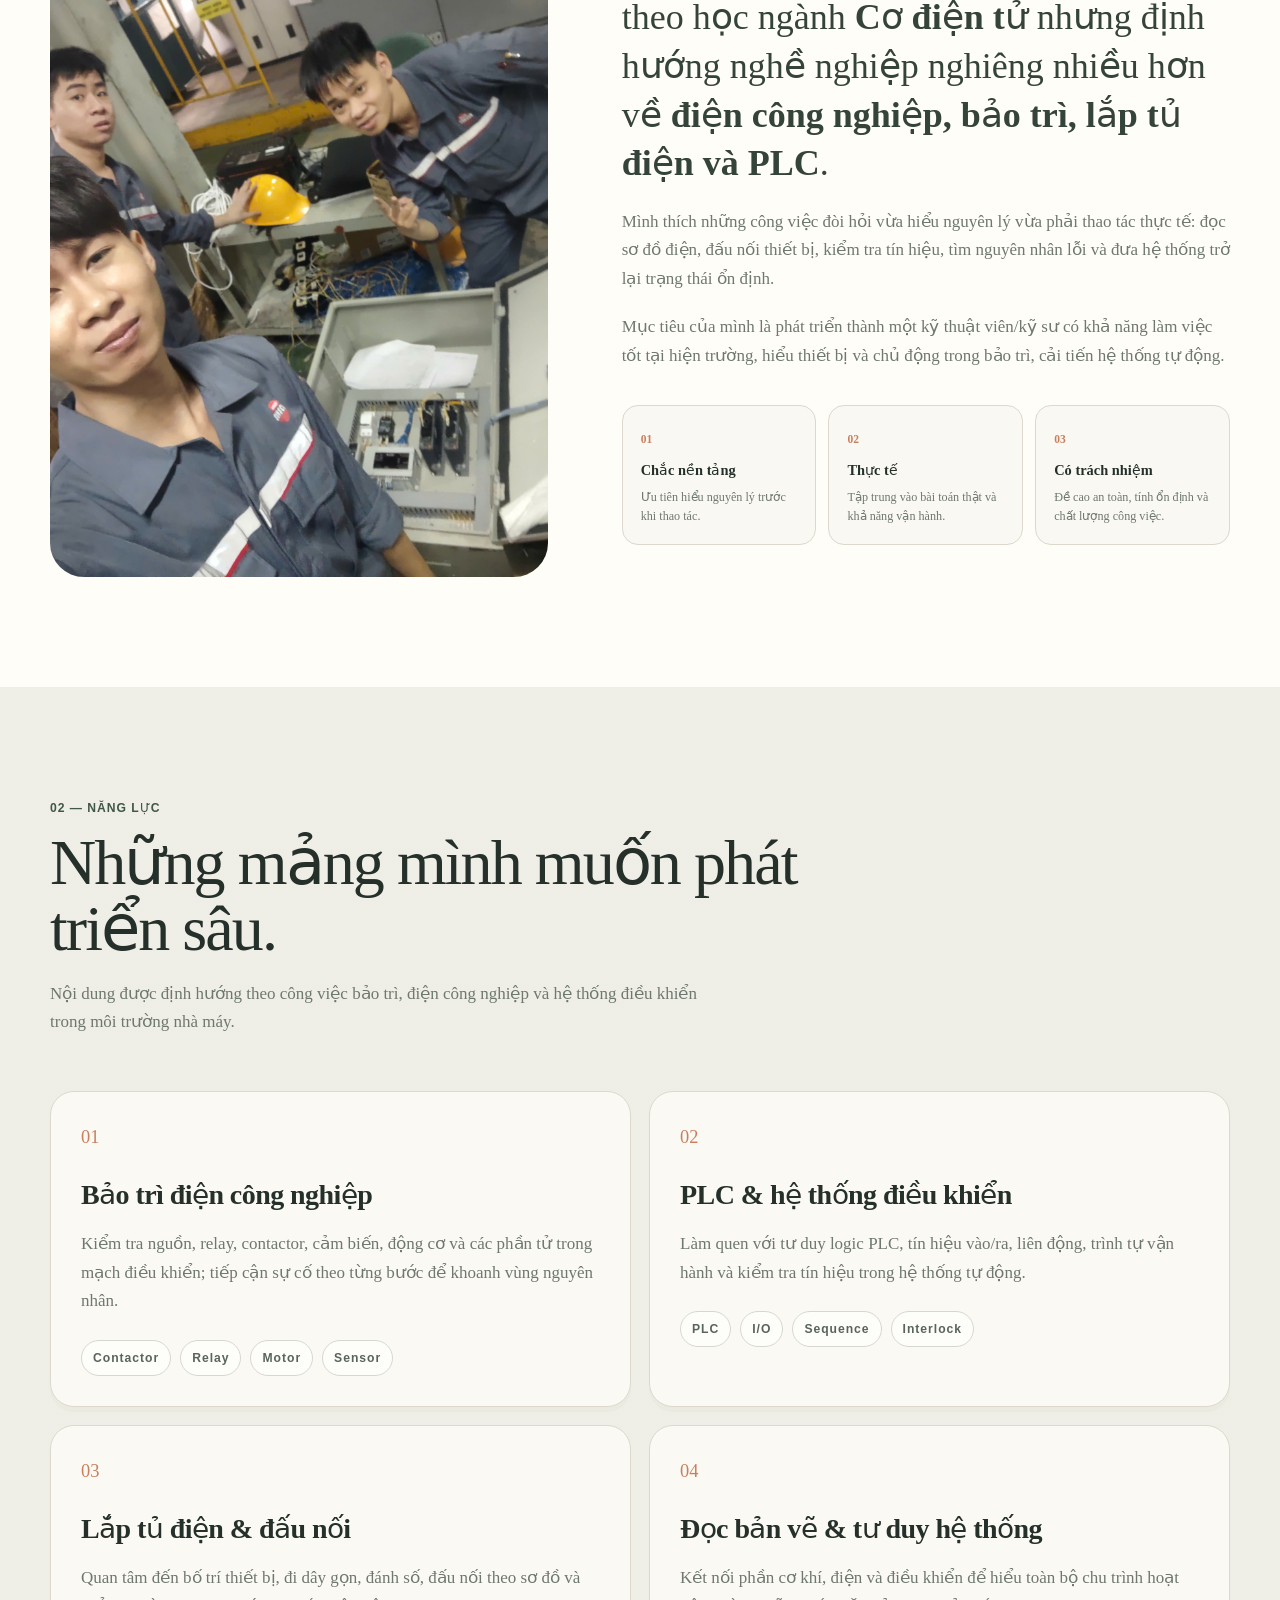
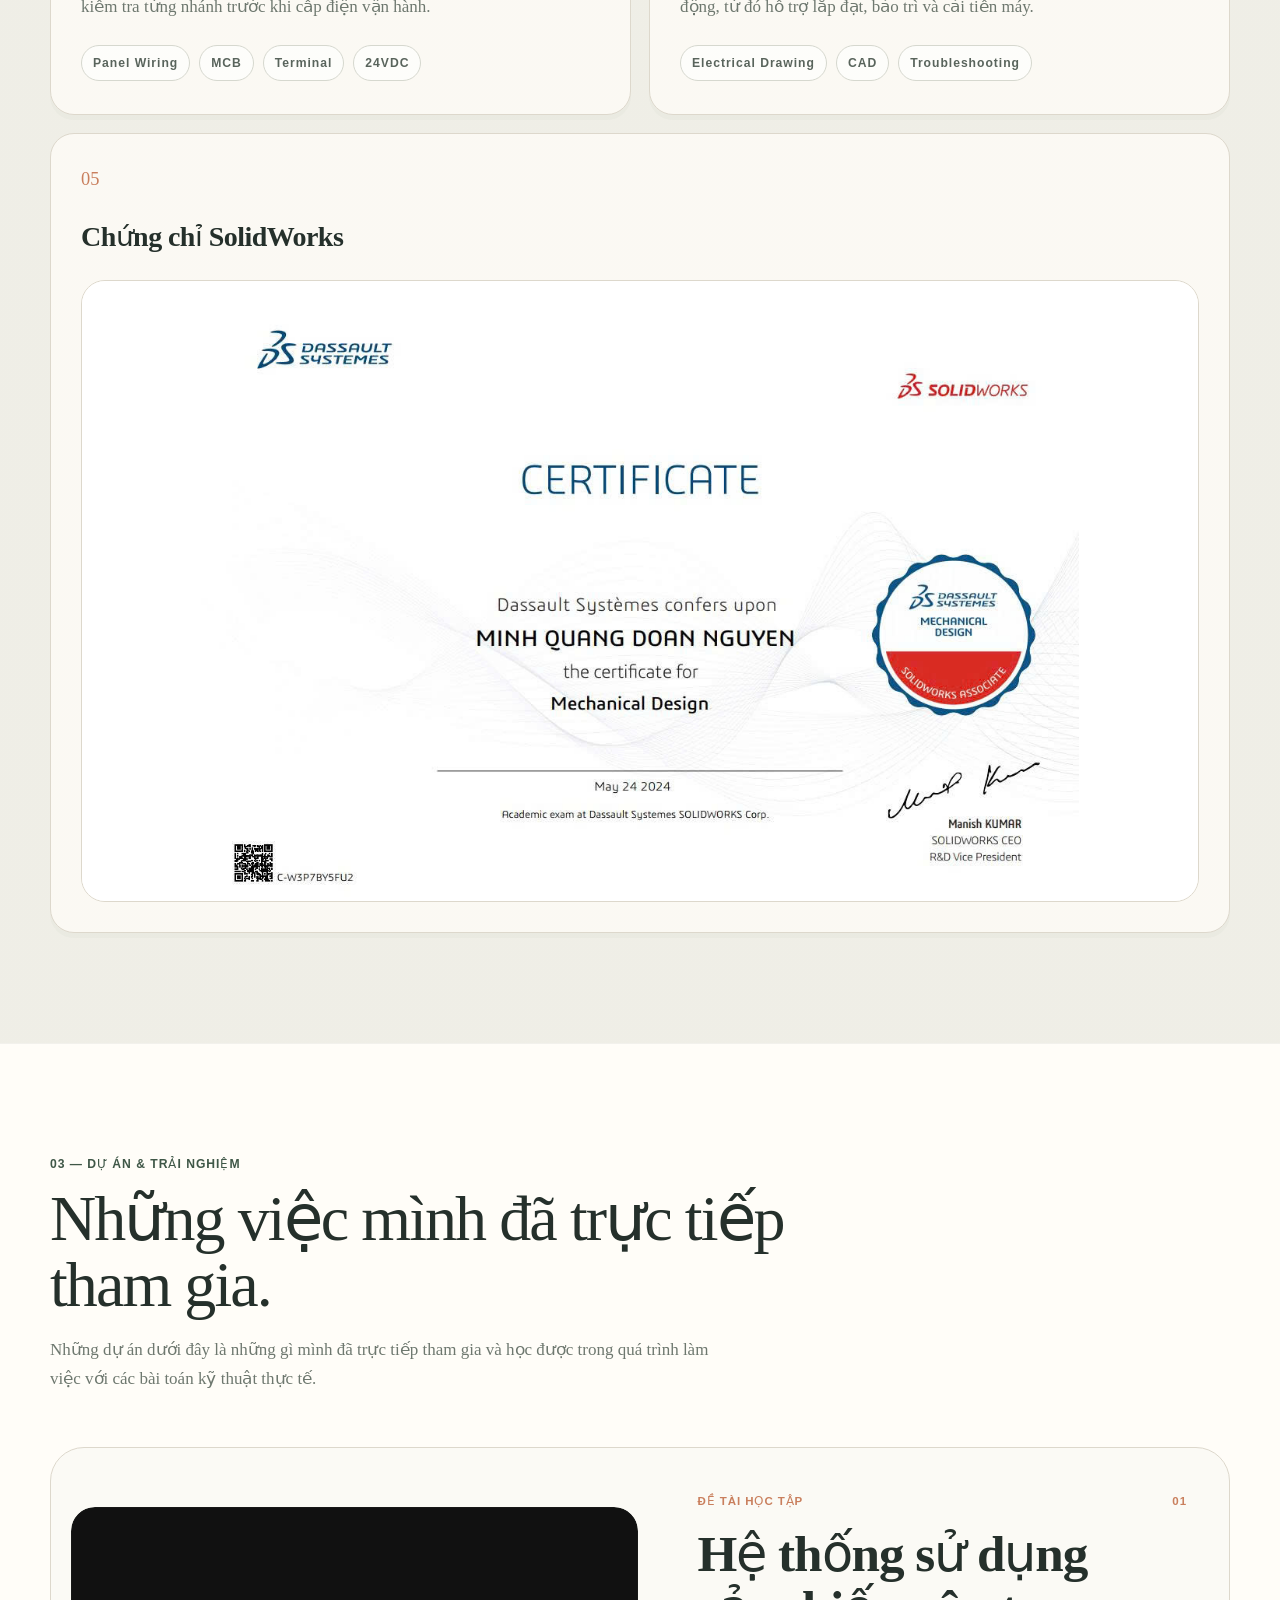
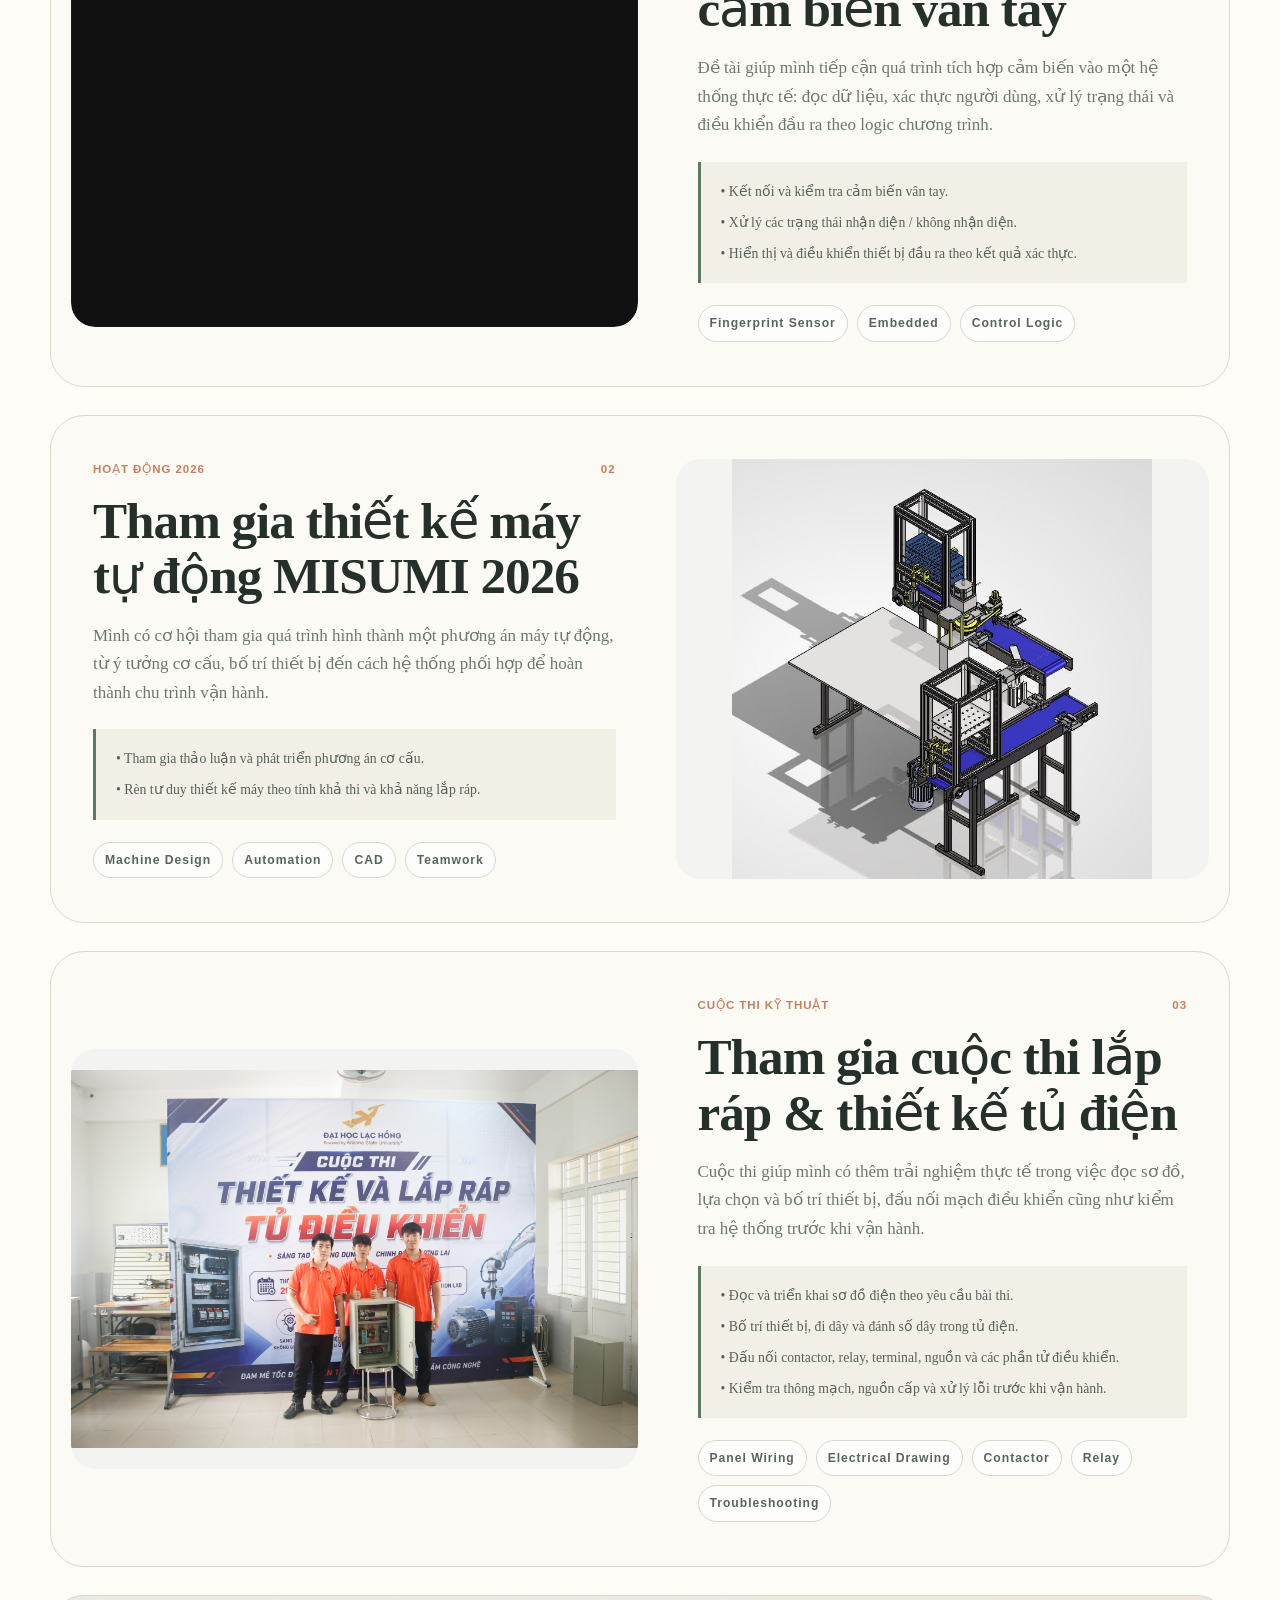
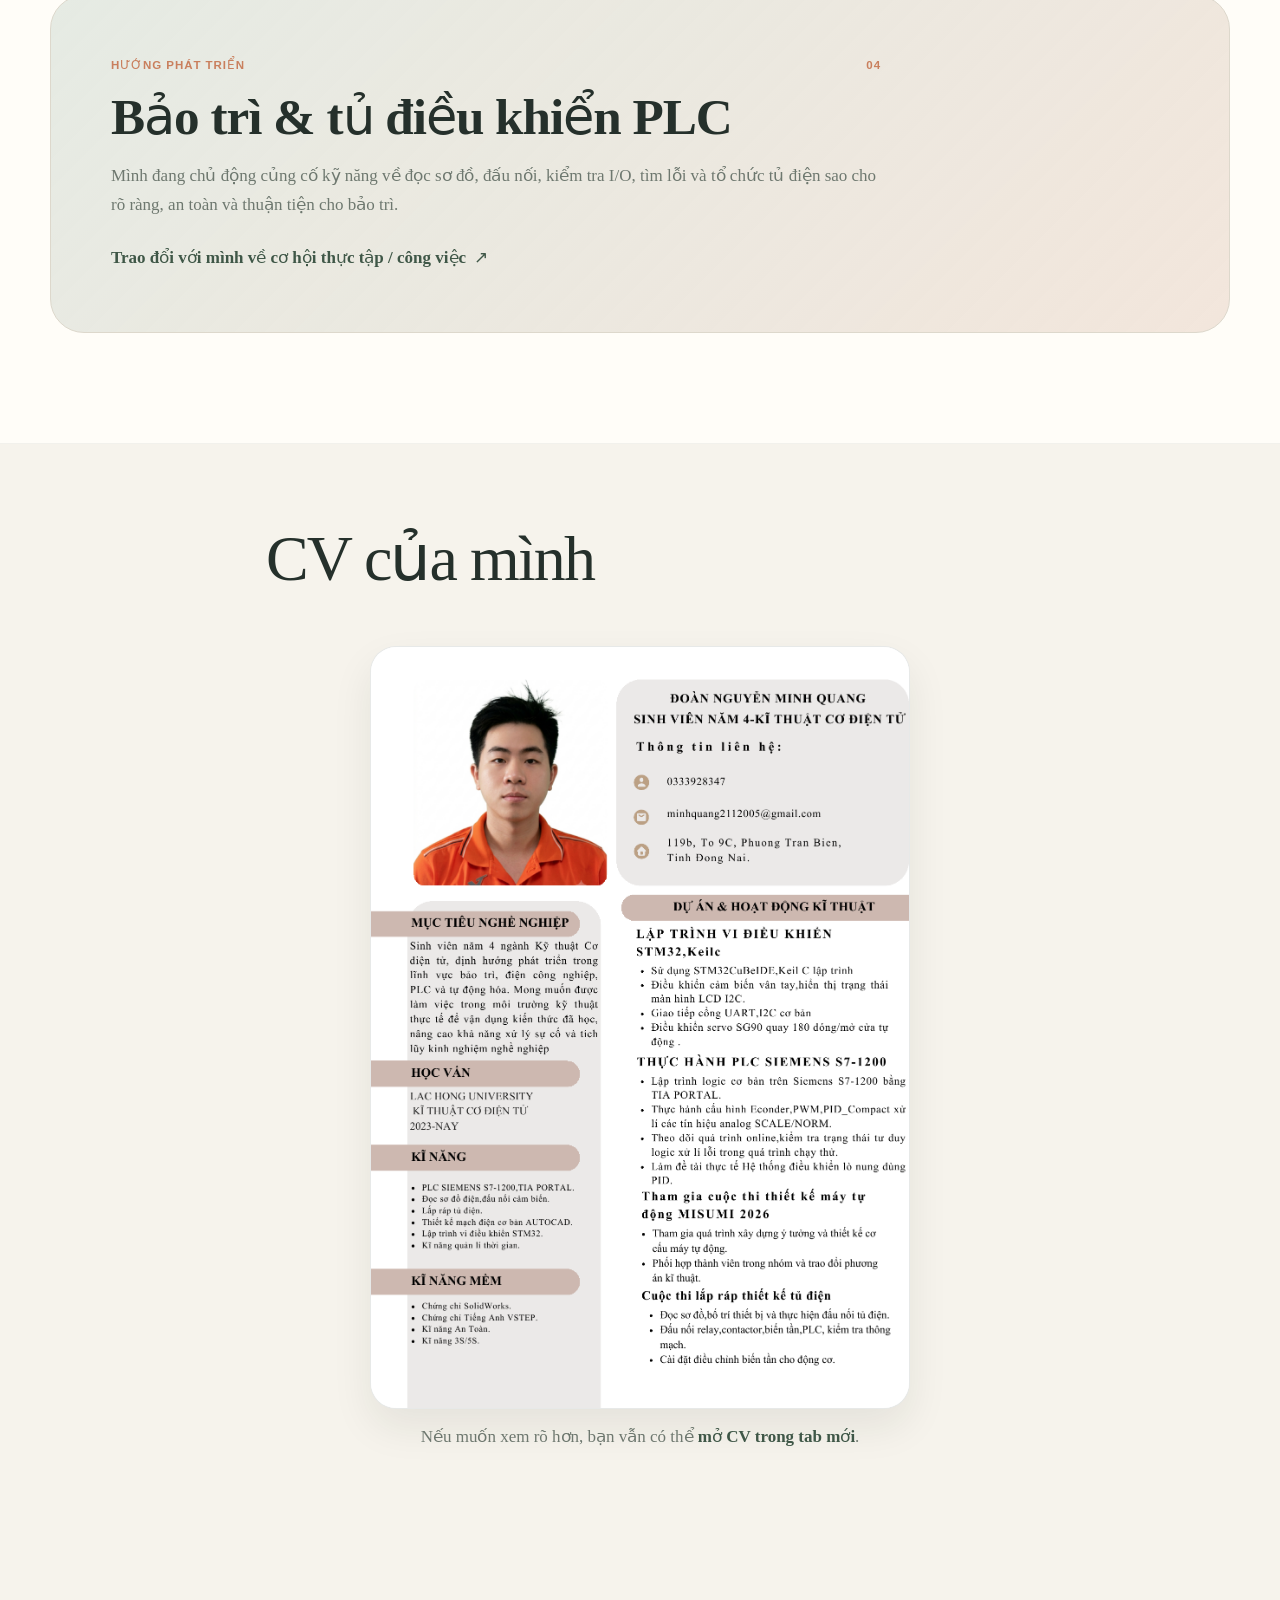
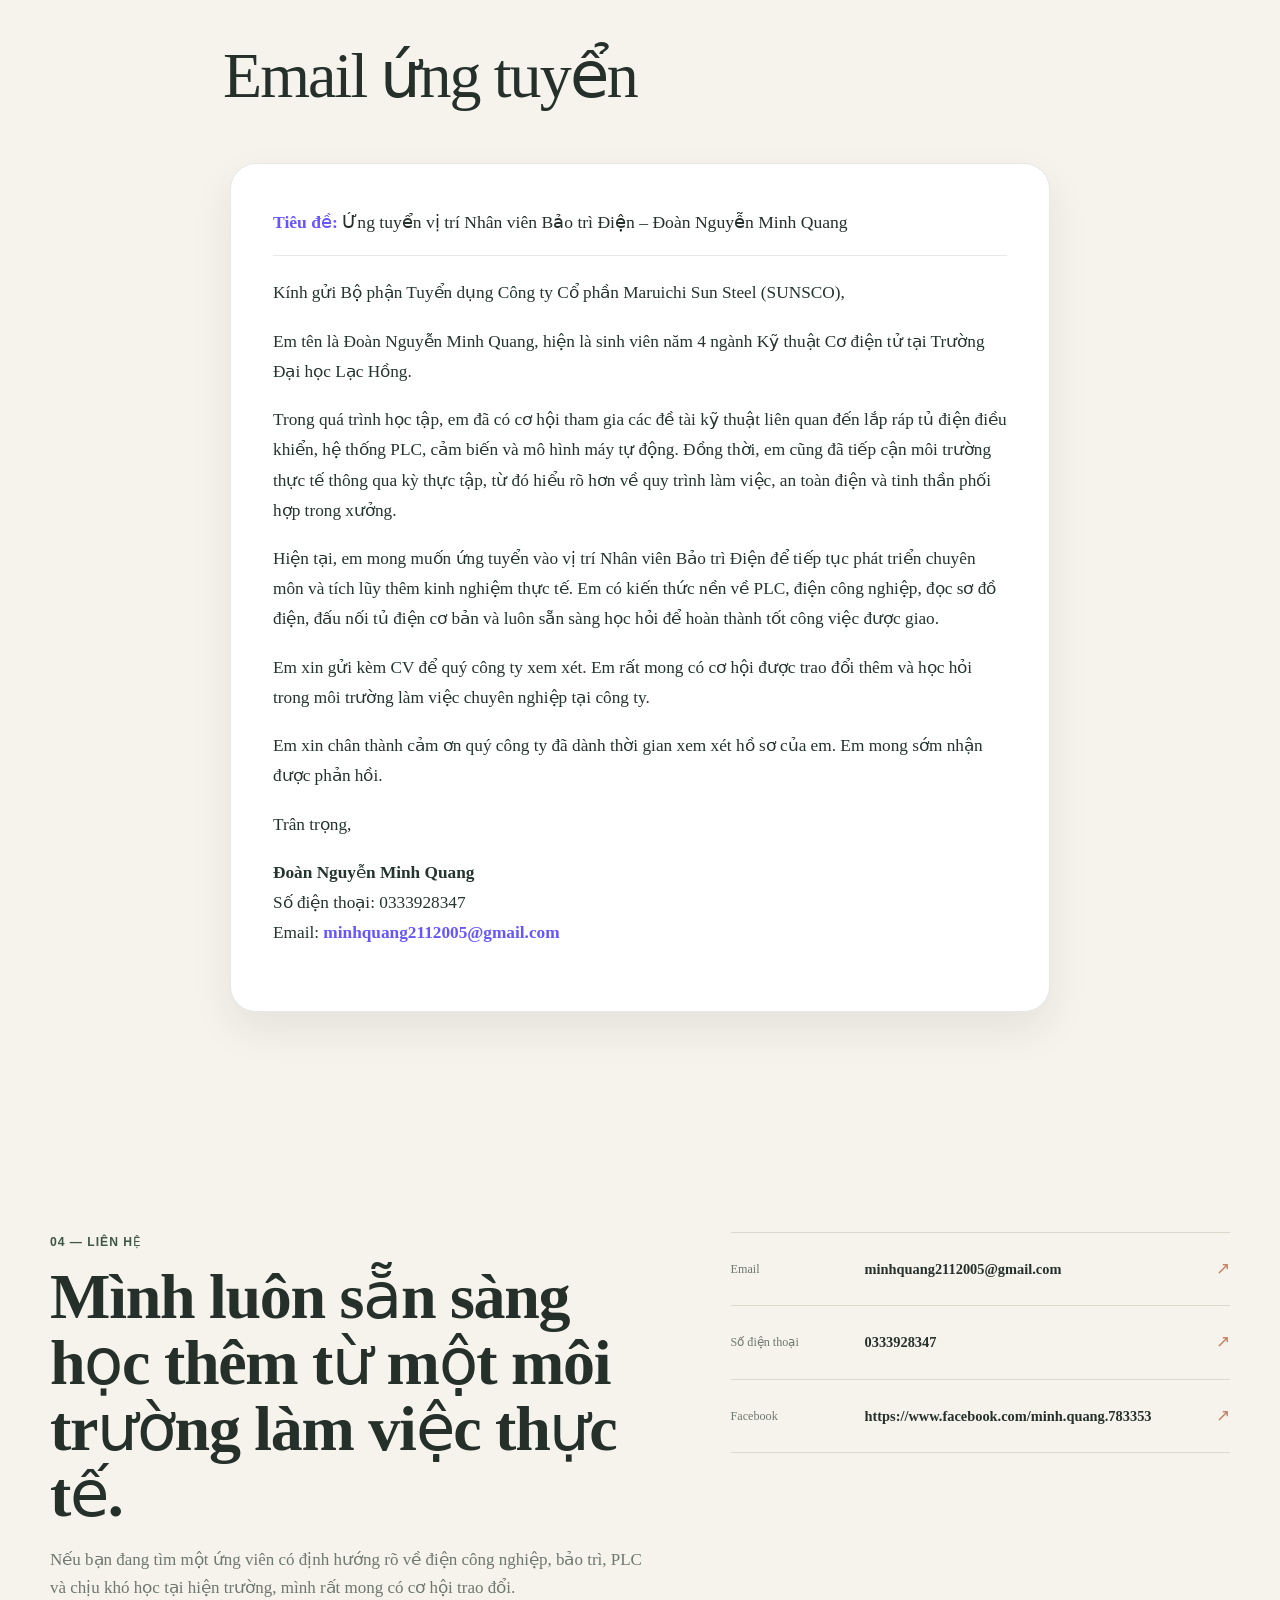
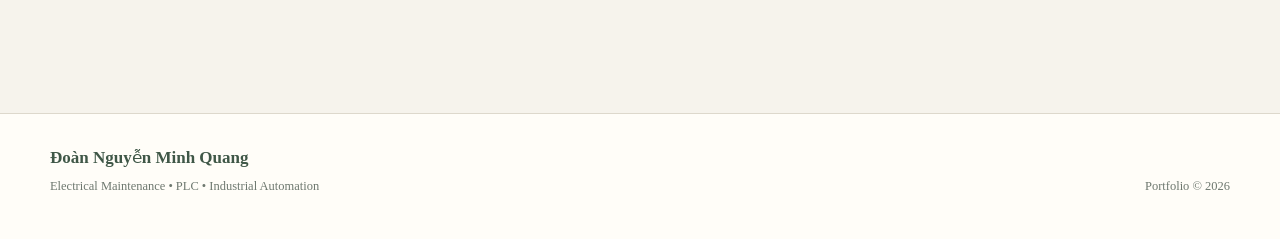
==== commit 8b6a624d: "first commit" ====
--- a/index.html
+++ b/index.html
@@ -36,6 +36,8 @@
         <a href="#about">Giới thiệu</a>
         <a href="#skills">Năng lực</a>
         <a href="#projects">Dự án</a>
+        <a href="#cv">CV</a>
+        <a href="#email">Email</a>
         <a href="#contact">Liên hệ</a>
       </nav>
 
@@ -50,7 +52,7 @@
     <!-- Thông tin liên hệ nằm ngay dưới danh mục như bạn yêu cầu -->
     <div class="contact-strip">
       <div class="container contact-strip-inner">
-        <a href="mailto:your-email@example.com">
+        <a href="mailto:minhquang2112005@gmail.com">
           <span>Email</span>
           <strong>minhquang2112005@gmail.com</strong>
         </a>
@@ -458,22 +460,62 @@
     <!-- =========================================================
          CV
          ========================================================= -->
-    <section class="section cv-section">
-      <div class="container cv-box reveal">
-        <div>
-          <p class="section-kicker">CV / RESUME</p>
-          <h2>Một chút về mình</h2>
-          <p>
-            Những thông tin chi tiết hơn về 
-            quá trình học tập, kỹ năng và các dự án mình đã tham gia đều có trong CV.
+    <section class="section cv-section" id="cv">
+      <div class="container">
+        <div class="section-heading reveal cv-heading-center">
+          
+          <h2>CV của mình</h2>
+          
+        </div>
+
+        <div class="cv-preview-wrap reveal">
+          <div class="cv-preview-card">
+            <img src="./assets/cv-preview.png" alt="CV của Đoàn Nguyễn Minh Quang">
+          </div>
+          <p class="cv-inline-note">
+            Nếu muốn xem rõ hơn, bạn vẫn có thể
+            <a href="./assets/CV_Đoàn Nguyễn Minh Quang_23CD111.pdf" target="_blank" rel="noopener">mở CV trong tab mới</a>.
           </p>
         </div>
-
-        <div class="cv-actions">
-          <a class="btn" href="./assets/CV_Đoàn Nguyễn Minh Quang_23CD111.pdf" download>
-          CV PDF
-          </a>
+      </div>
+    </section>
+
+    <!-- =========================================================
+         EMAIL
+         ========================================================= -->
+    <section class="section email-section" id="email">
+      <div class="container">
+        <div class="section-heading reveal cv-heading-center">
+         
+          <h2>Email ứng tuyển</h2>
           
+        </div>
+
+        <div class="email-preview-wrap reveal">
+          <article class="email-preview-card">
+            <p class="email-subject"><span>Tiêu đề:</span> Ứng tuyển vị trí Nhân viên Bảo trì Điện – Đoàn Nguyễn Minh Quang</p>
+            <div class="email-body">
+              <p>Kính gửi Bộ phận Tuyển dụng Công ty Cổ phần Maruichi Sun Steel (SUNSCO),</p>
+
+              <p>Em tên là Đoàn Nguyễn Minh Quang, hiện là sinh viên năm 4 ngành Kỹ thuật Cơ điện tử tại Trường Đại học Lạc Hồng.</p>
+
+              <p>Trong quá trình học tập, em đã có cơ hội tham gia các đề tài kỹ thuật liên quan đến lắp ráp tủ điện điều khiển, hệ thống PLC, cảm biến và mô hình máy tự động. Đồng thời, em cũng đã tiếp cận môi trường thực tế thông qua kỳ thực tập, từ đó hiểu rõ hơn về quy trình làm việc, an toàn điện và tinh thần phối hợp trong xưởng.</p>
+
+              <p>Hiện tại, em mong muốn ứng tuyển vào vị trí Nhân viên Bảo trì Điện để tiếp tục phát triển chuyên môn và tích lũy thêm kinh nghiệm thực tế. Em có kiến thức nền về PLC, điện công nghiệp, đọc sơ đồ điện, đấu nối tủ điện cơ bản và luôn sẵn sàng học hỏi để hoàn thành tốt công việc được giao.</p>
+
+              <p>Em xin gửi kèm CV để quý công ty xem xét. Em rất mong có cơ hội được trao đổi thêm và học hỏi trong môi trường làm việc chuyên nghiệp tại công ty.</p>
+
+              <p>Em xin chân thành cảm ơn quý công ty đã dành thời gian xem xét hồ sơ của em. Em mong sớm nhận được phản hồi.</p>
+
+              <p>Trân trọng,</p>
+
+              <p class="email-signature">
+                <strong>Đoàn Nguyễn Minh Quang</strong><br>
+                Số điện thoại: 0333928347<br>
+                Email: <a href="mailto:minhquang2112005@gmail.com">minhquang2112005@gmail.com</a>
+              </p>
+            </div>
+          </article>
         </div>
       </div>
     </section>
@@ -493,7 +535,7 @@
         </div>
 
         <div class="contact-list">
-          <a href="mailto:your-email@example.com">
+          <a href="mailto:minhquang2112005@gmail.com">
             <span>Email</span>
             <strong>minhquang2112005@gmail.com</strong>
             <b>↗</b>
--- a/css/main.css
+++ b/css/main.css
@@ -270,3 +270,217 @@
 .menu-btn {
   font-family: Arial, Helvetica, sans-serif;
 }
+
+
+/* =========================================================
+   CV XEM TRỰC TIẾP + EMAIL
+   ========================================================= */
+.cv-viewer {
+  margin-top: 28px;
+  padding: 14px;
+  border: 1px solid var(--line);
+  border-radius: var(--radius-lg);
+  background: rgba(255, 253, 248, 0.88);
+  box-shadow: var(--shadow-soft);
+}
+
+.cv-viewer iframe {
+  display: block;
+  width: 100%;
+  height: min(80vh, 980px);
+  min-height: 680px;
+  border: 0;
+  border-radius: var(--radius-md);
+  background: #fff;
+}
+
+.cv-fallback {
+  margin: 12px 4px 2px;
+  color: var(--muted);
+  font-size: 0.92rem;
+}
+
+.cv-fallback a {
+  color: var(--green-dark);
+  font-weight: 700;
+}
+
+.email-viewer {
+  margin-top: 28px;
+  padding: 38px;
+  border: 1px solid var(--line);
+  border-radius: var(--radius-lg);
+  background: rgba(255, 253, 248, 0.88);
+  box-shadow: var(--shadow-soft);
+}
+
+.email-label {
+  display: block;
+  margin-bottom: 10px;
+  color: var(--muted);
+  font-size: 0.78rem;
+  font-weight: 700;
+  letter-spacing: 0.14em;
+}
+
+.email-address {
+  display: inline-block;
+  color: var(--green-dark);
+  font-size: clamp(1.45rem, 3vw, 2.55rem);
+  font-weight: 700;
+  text-decoration: none;
+  overflow-wrap: anywhere;
+}
+
+.email-address:hover {
+  text-decoration: underline;
+}
+
+.email-viewer p {
+  margin-top: 12px;
+  color: var(--muted);
+}
+
+@media (max-width: 760px) {
+  .cv-viewer {
+    padding: 8px;
+  }
+
+  .cv-viewer iframe {
+    height: 72vh;
+    min-height: 520px;
+  }
+
+  .email-viewer {
+    padding: 24px 18px;
+  }
+}
+
+
+/* Email hiển thị trực tiếp giống CV */
+.email-document-viewer {
+  margin-top: 28px;
+  padding: 14px;
+  border: 1px solid var(--line);
+  border-radius: var(--radius-lg);
+  background: rgba(255, 253, 248, 0.88);
+  box-shadow: var(--shadow-soft);
+}
+
+.email-document-viewer iframe {
+  display: block;
+  width: 100%;
+  height: 650px;
+  border: 0;
+  border-radius: var(--radius-md);
+  background: #fff;
+}
+
+@media (max-width: 760px) {
+  .email-document-viewer {
+    padding: 8px;
+  }
+
+  .email-document-viewer iframe {
+    height: 720px;
+  }
+}
+
+
+/* =========================================================
+   CV + EMAIL preview sections (direct on-page display)
+   ========================================================= */
+.cv-heading-center {
+  text-align: center;
+}
+
+.cv-heading-center .section-kicker {
+  justify-content: center;
+}
+
+.cv-preview-wrap,
+.email-preview-wrap {
+  margin-top: 24px;
+}
+
+.cv-preview-card {
+  width: min(100%, 540px);
+  margin: 0 auto;
+  background: #ffffff;
+  border: 1px solid rgba(89,100,92,.14);
+  border-radius: 26px;
+  overflow: hidden;
+  box-shadow: 0 18px 40px rgba(26, 35, 31, 0.08);
+}
+
+.cv-preview-card img {
+  display: block;
+  width: 100%;
+  height: auto;
+}
+
+.cv-inline-note {
+  margin-top: 14px;
+  text-align: center;
+  color: var(--muted);
+}
+
+.cv-inline-note a {
+  color: var(--green-dark);
+  font-weight: 700;
+}
+
+.email-preview-card {
+  width: min(100%, 820px);
+  margin: 0 auto;
+  padding: 44px 42px;
+  background: #ffffff;
+  border: 1px solid rgba(89,100,92,.14);
+  border-radius: 26px;
+  box-shadow: 0 18px 40px rgba(26, 35, 31, 0.08);
+}
+
+.email-subject {
+  margin: 0 0 22px;
+  padding-bottom: 18px;
+  border-bottom: 1px solid rgba(89,100,92,.14);
+  font-size: 1.1rem;
+  line-height: 1.65;
+}
+
+.email-subject span {
+  color: #6656ff;
+  font-weight: 800;
+}
+
+.email-body p {
+  margin: 0 0 18px;
+  font-size: 1.08rem;
+  line-height: 1.75;
+  color: #24342f;
+}
+
+.email-signature {
+  margin-top: 24px;
+}
+
+.email-signature a {
+  color: #6656ff;
+  font-weight: 700;
+}
+
+@media (max-width: 760px) {
+  .cv-preview-card {
+    border-radius: 18px;
+  }
+
+  .email-preview-card {
+    padding: 28px 20px;
+    border-radius: 18px;
+  }
+
+  .email-body p,
+  .email-subject {
+    font-size: 1rem;
+  }
+}
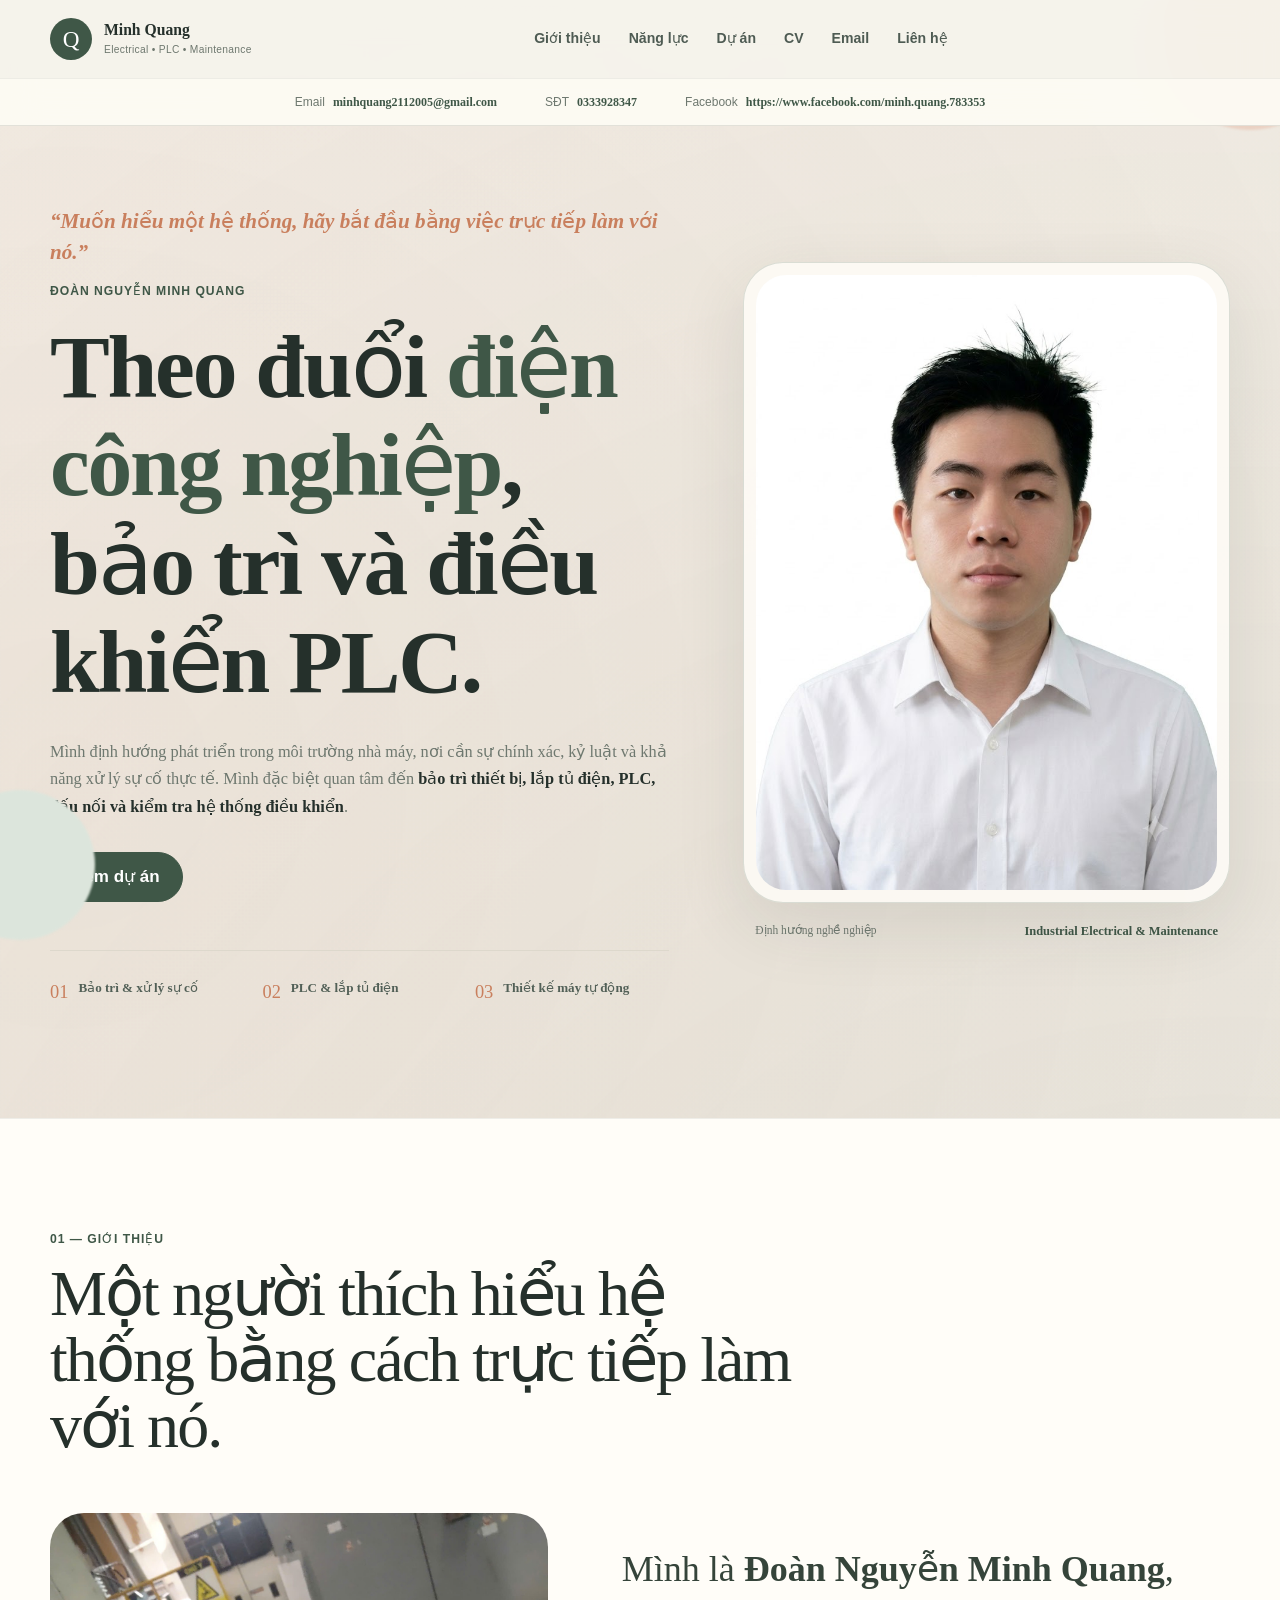
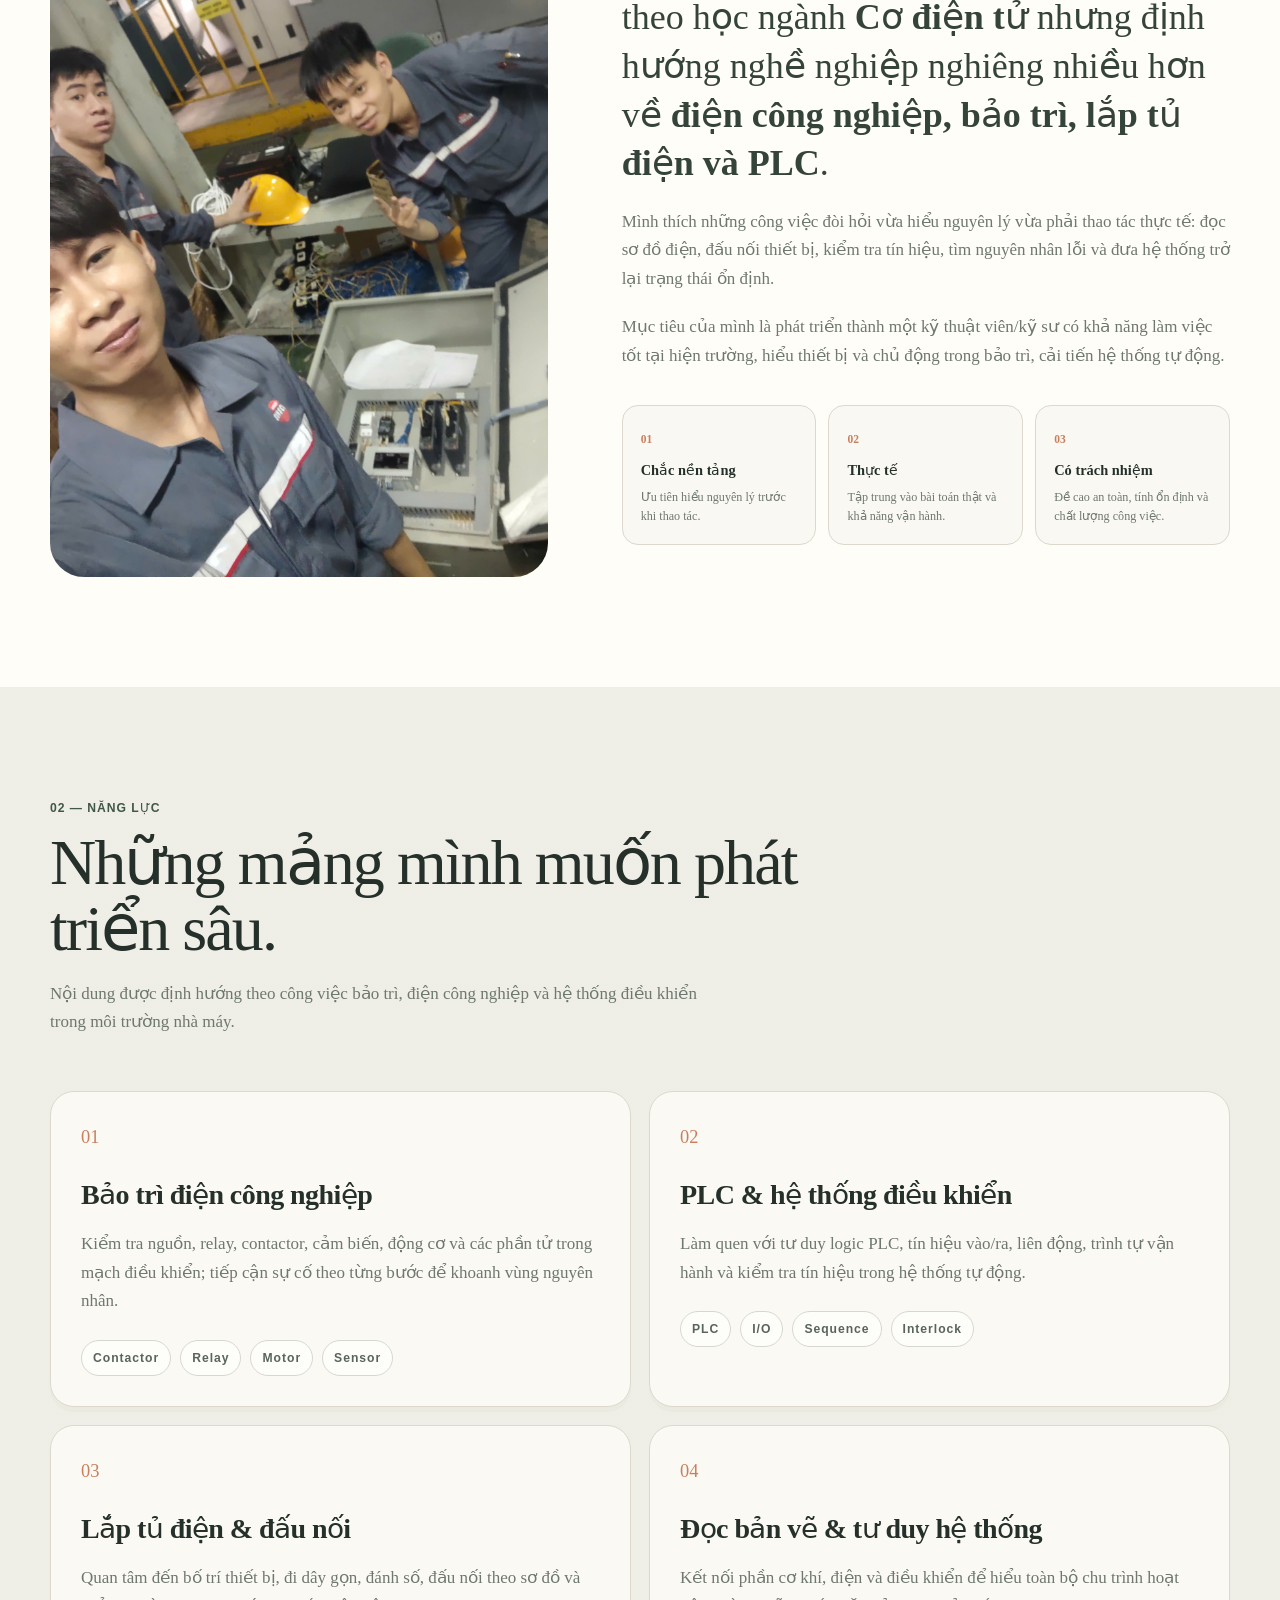
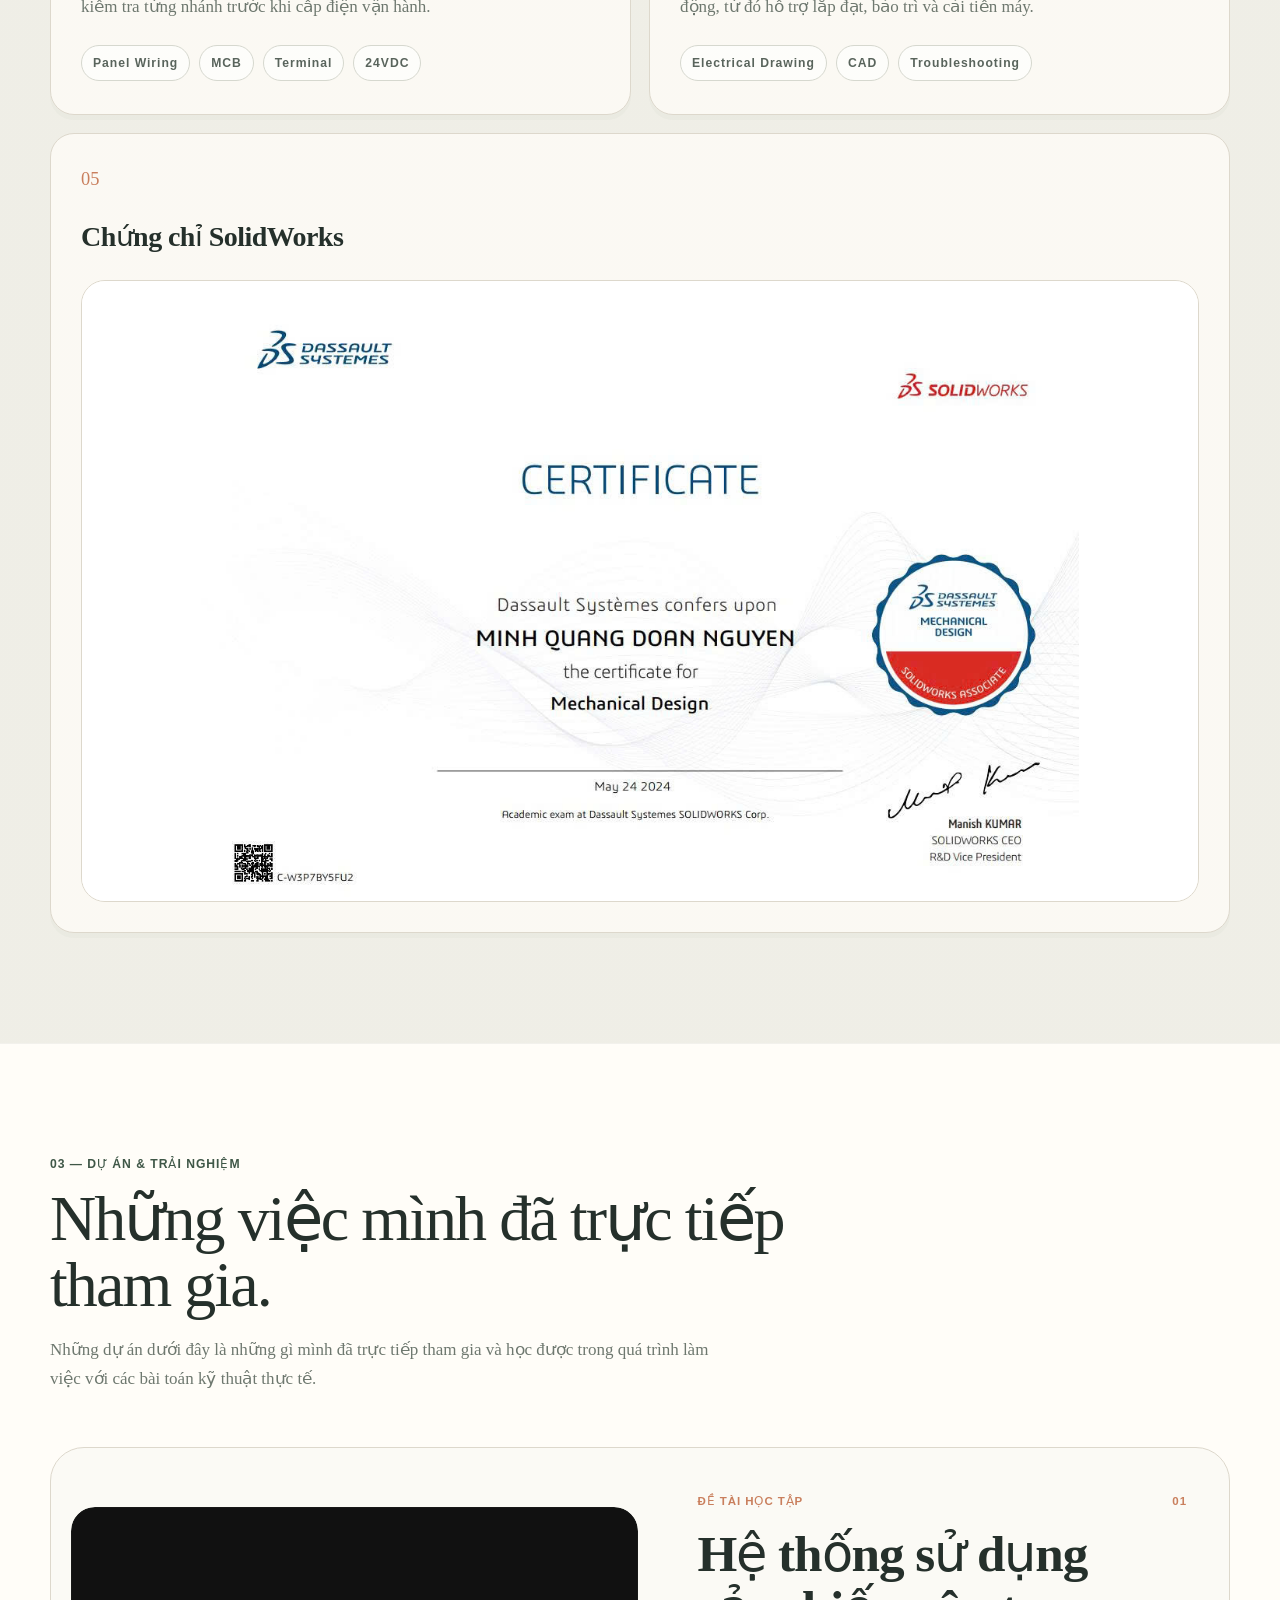
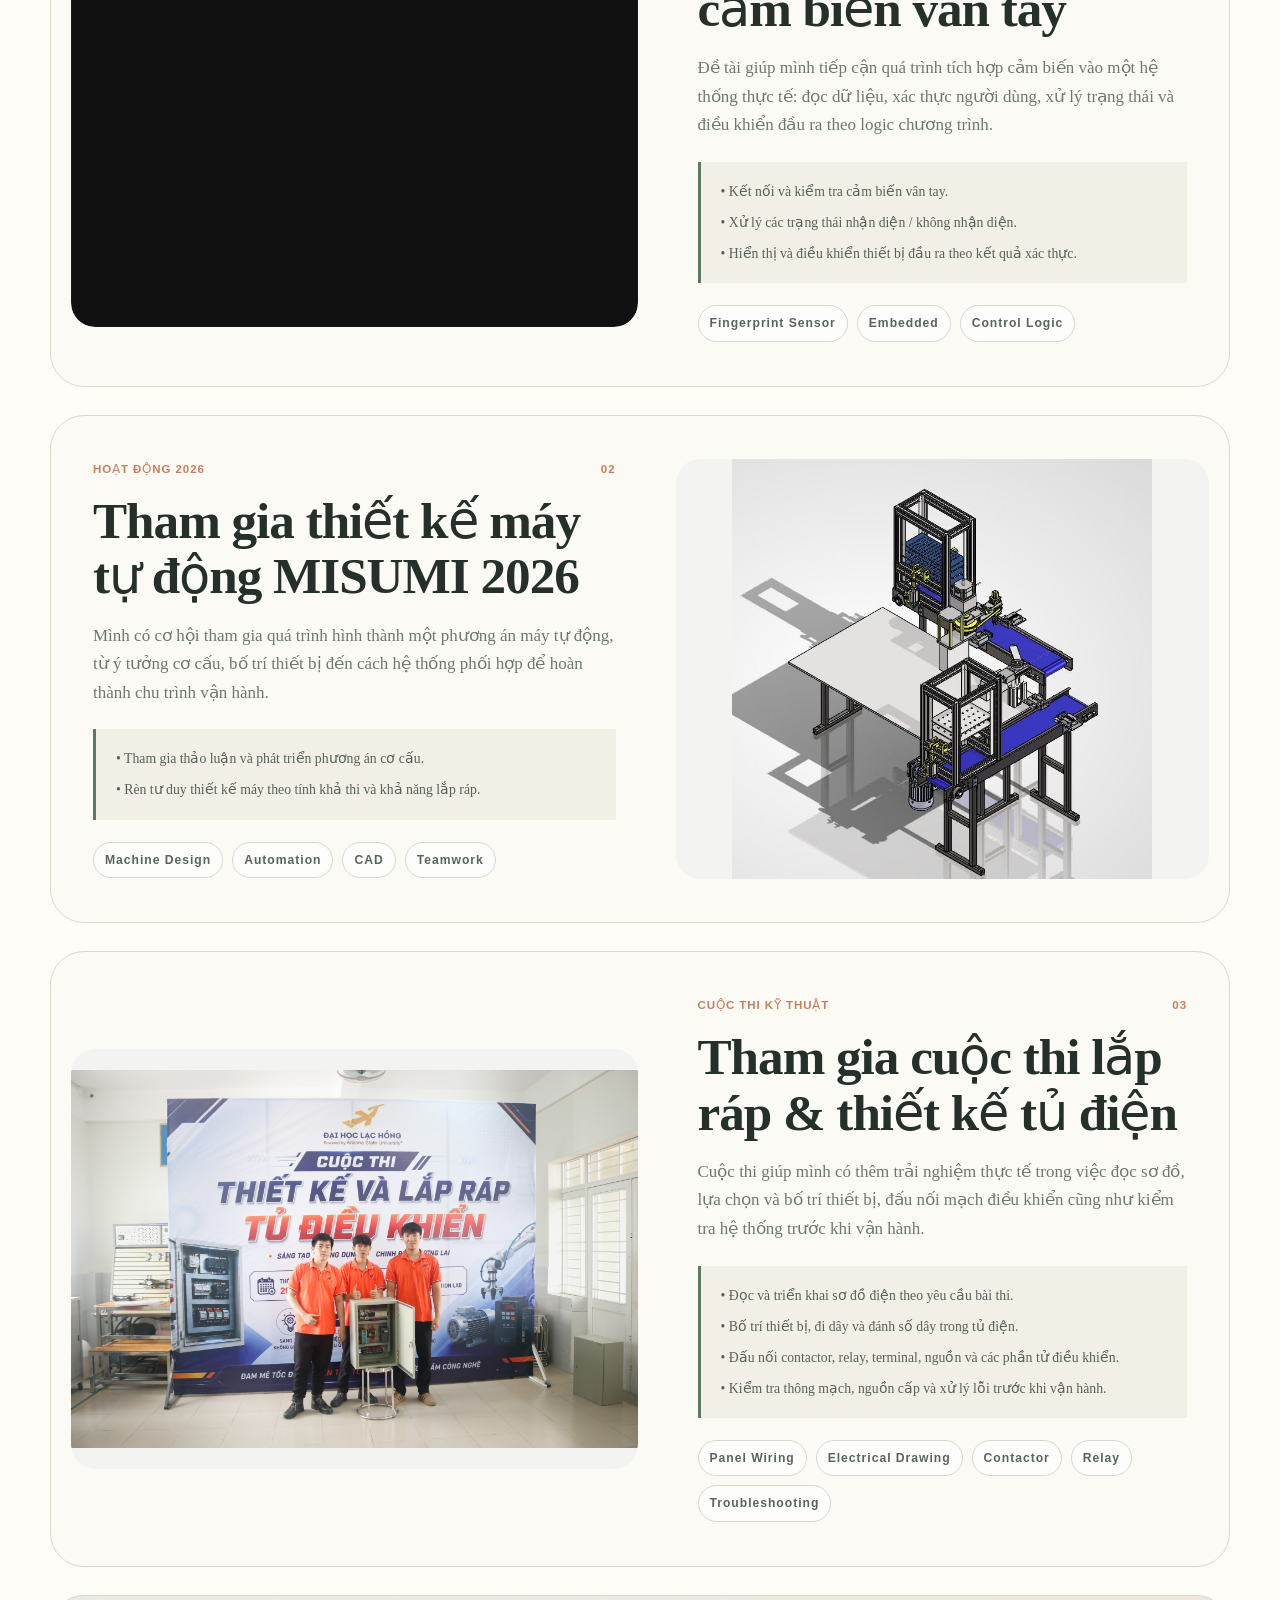
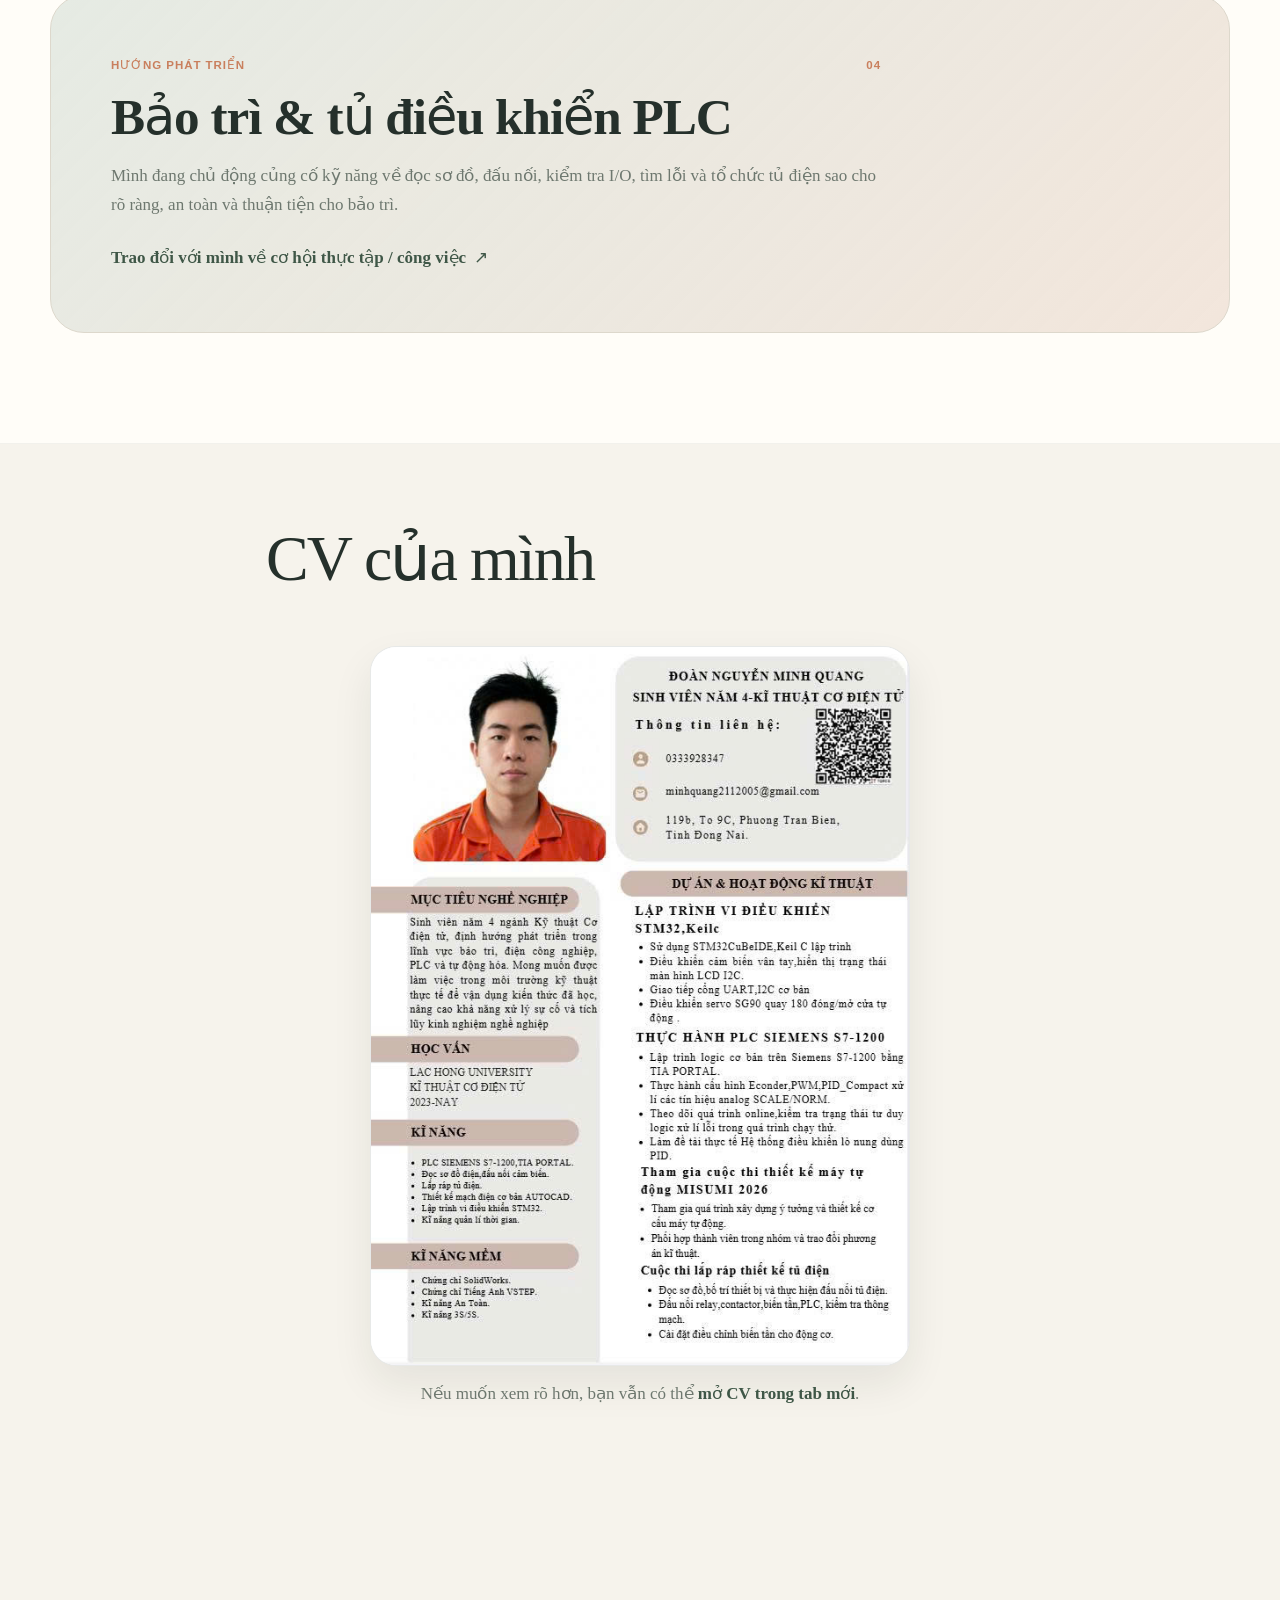
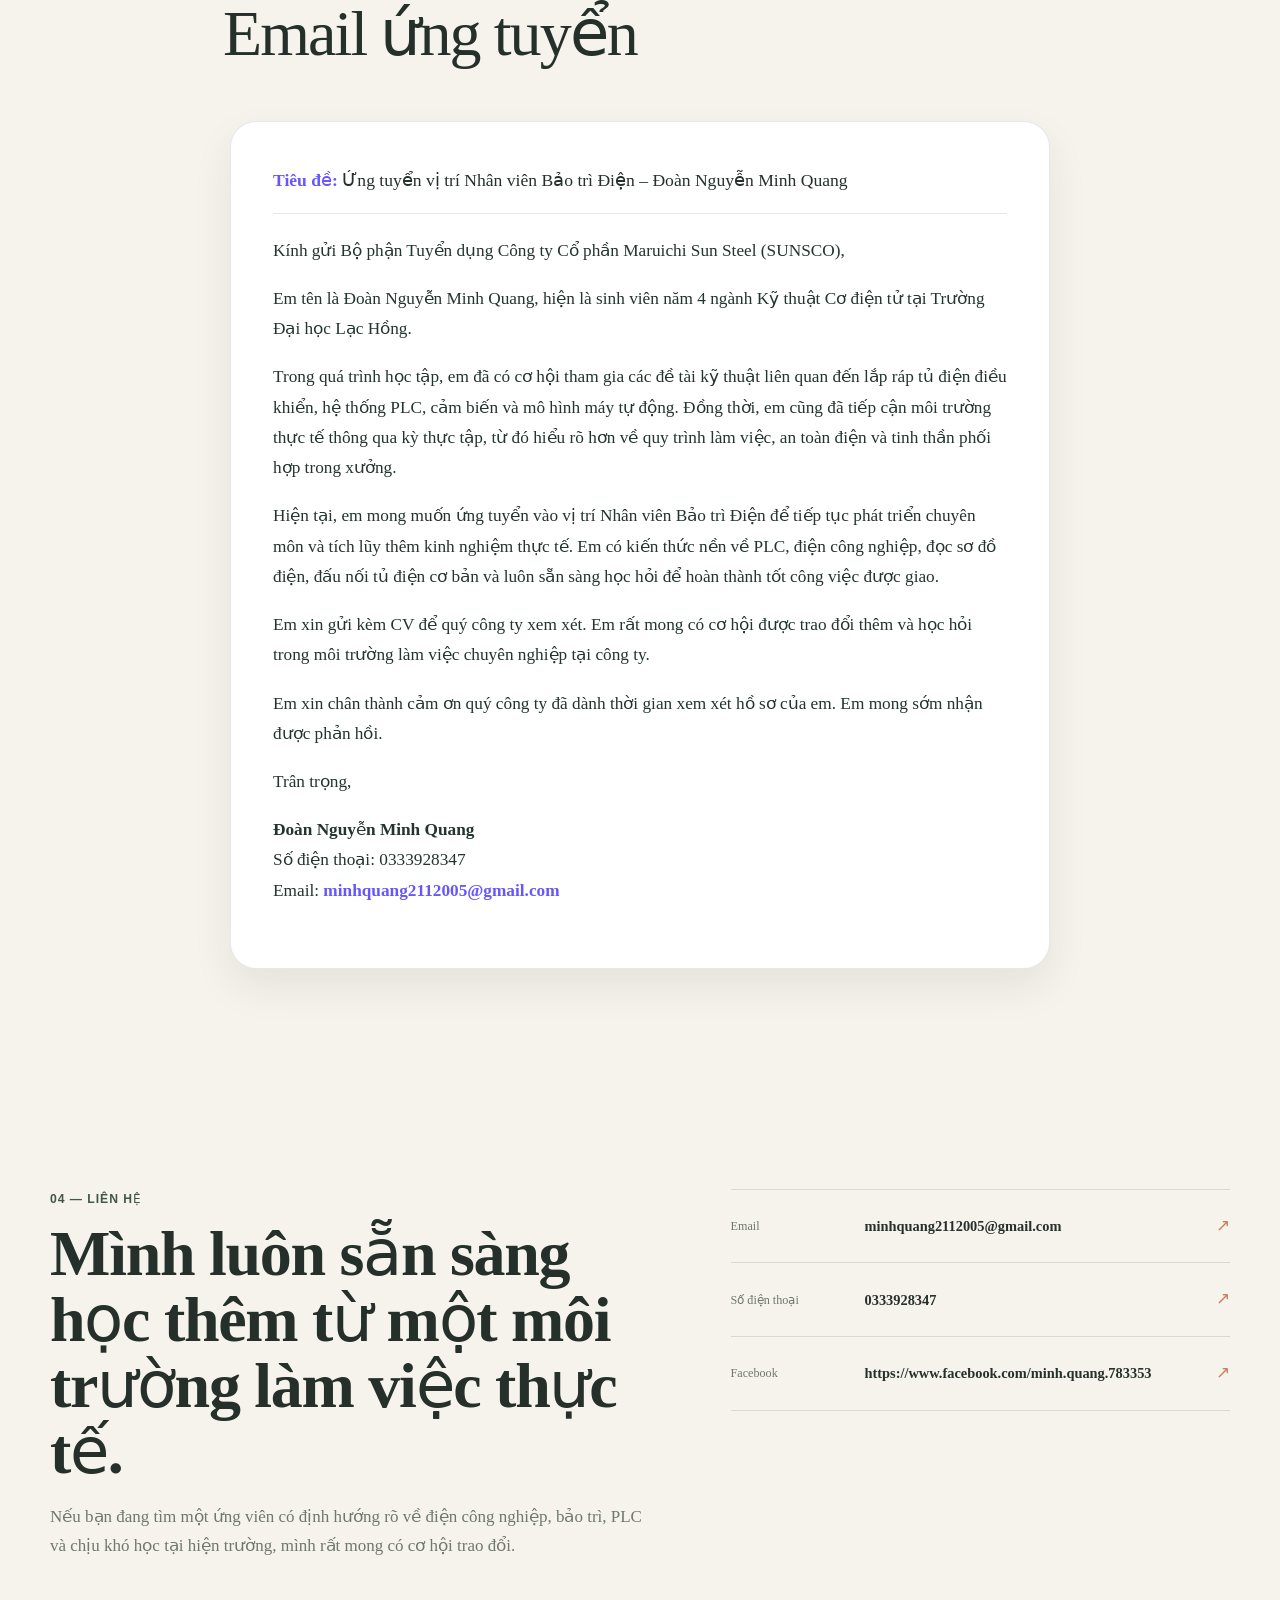
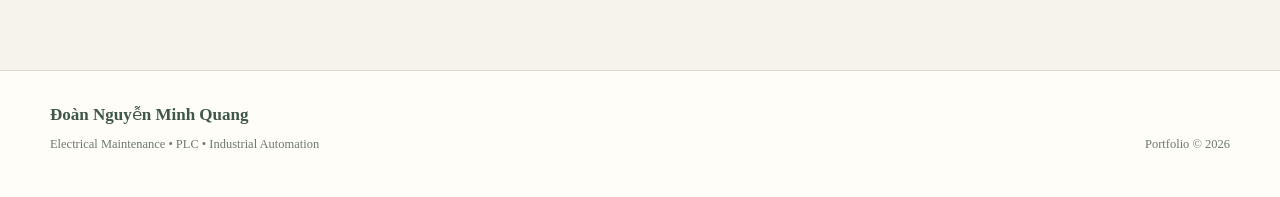
==== commit 280e5290: "Update CV preview image and PDF link" ====
--- a/index.html
+++ b/index.html
@@ -470,11 +470,11 @@
 
         <div class="cv-preview-wrap reveal">
           <div class="cv-preview-card">
-            <img src="./assets/cv-preview.png" alt="CV của Đoàn Nguyễn Minh Quang">
+            <img src="./assets/cv-preview2.png" alt="CV của Đoàn Nguyễn Minh Quang">
           </div>
           <p class="cv-inline-note">
             Nếu muốn xem rõ hơn, bạn vẫn có thể
-            <a href="./assets/CV_Đoàn Nguyễn Minh Quang_23CD111.pdf" target="_blank" rel="noopener">mở CV trong tab mới</a>.
+            <a href="./assets/CV_Đoàn Nguyễn Minh Quang_1.pdf" target="_blank" rel="noopener">mở CV trong tab mới</a>.
           </p>
         </div>
       </div>
@@ -569,4 +569,4 @@
 
   <script src="./script.js"></script>
 </body>
-</html>+</html>
